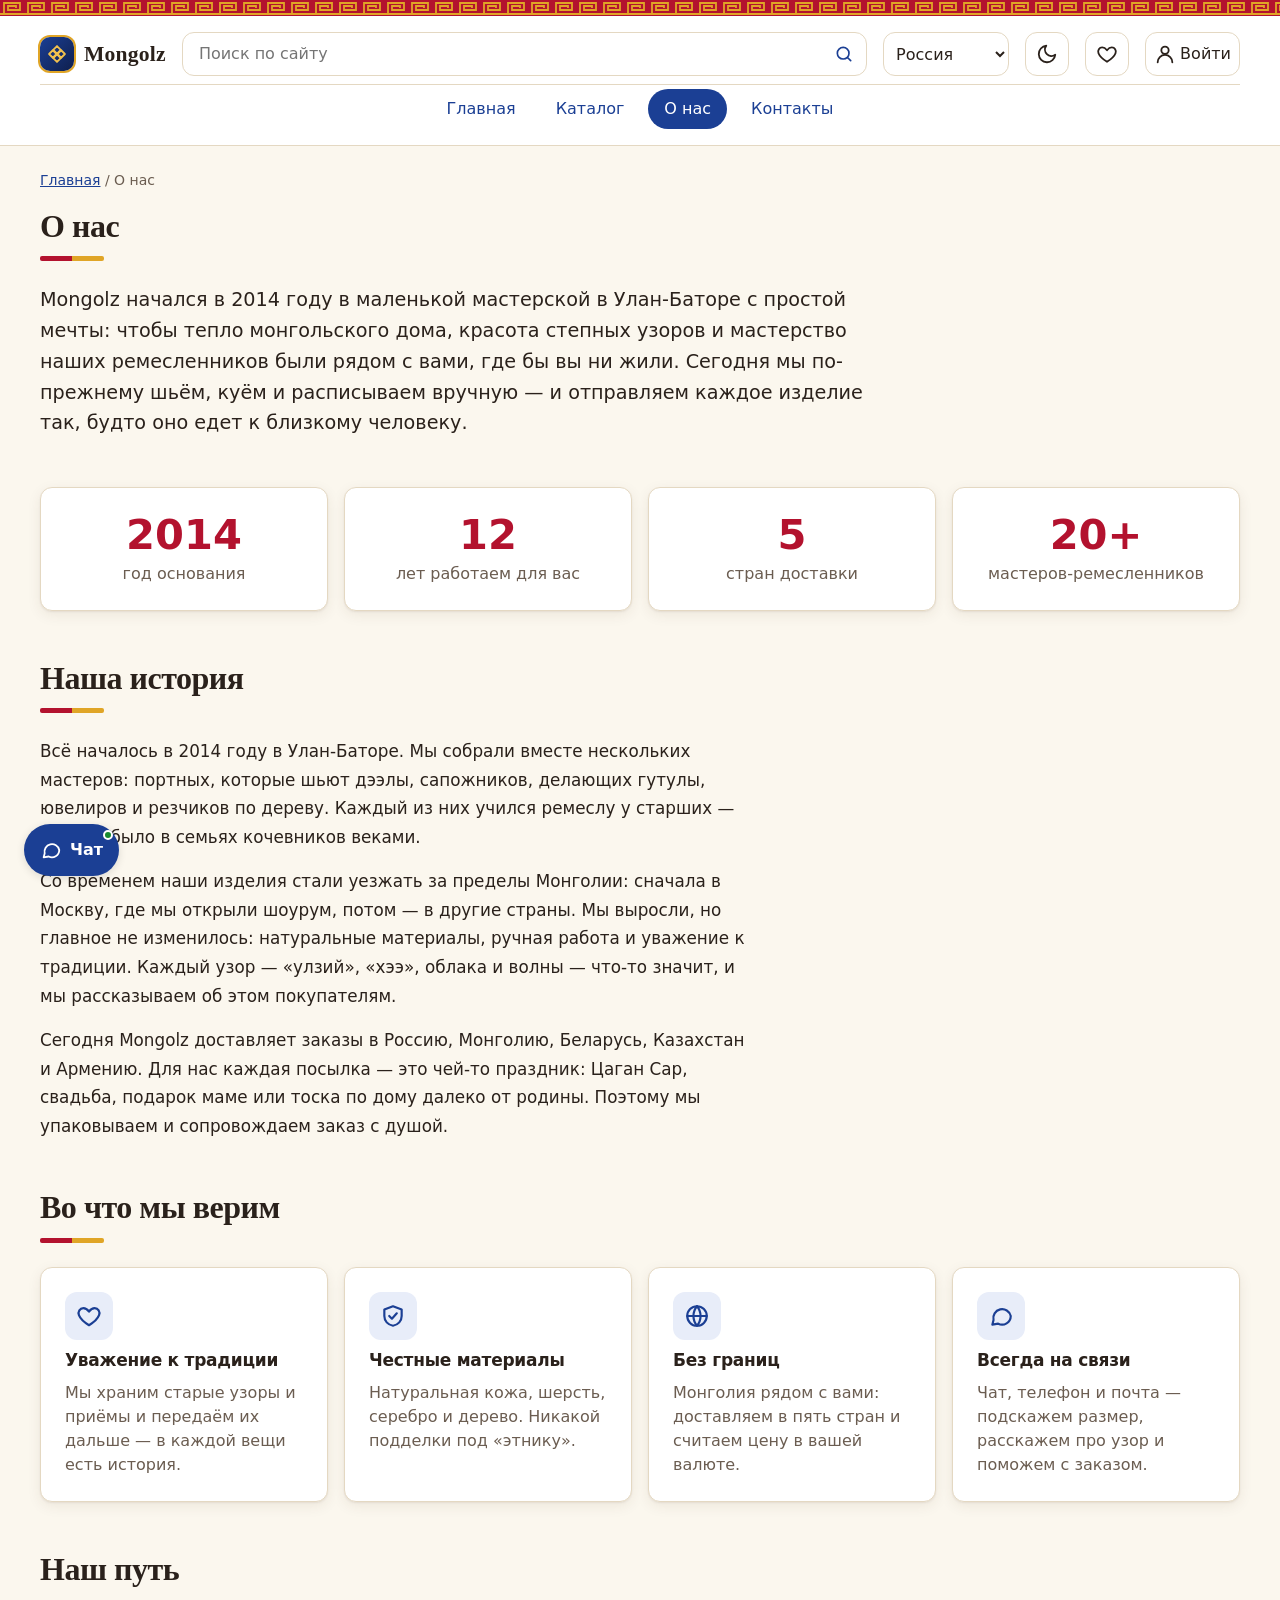
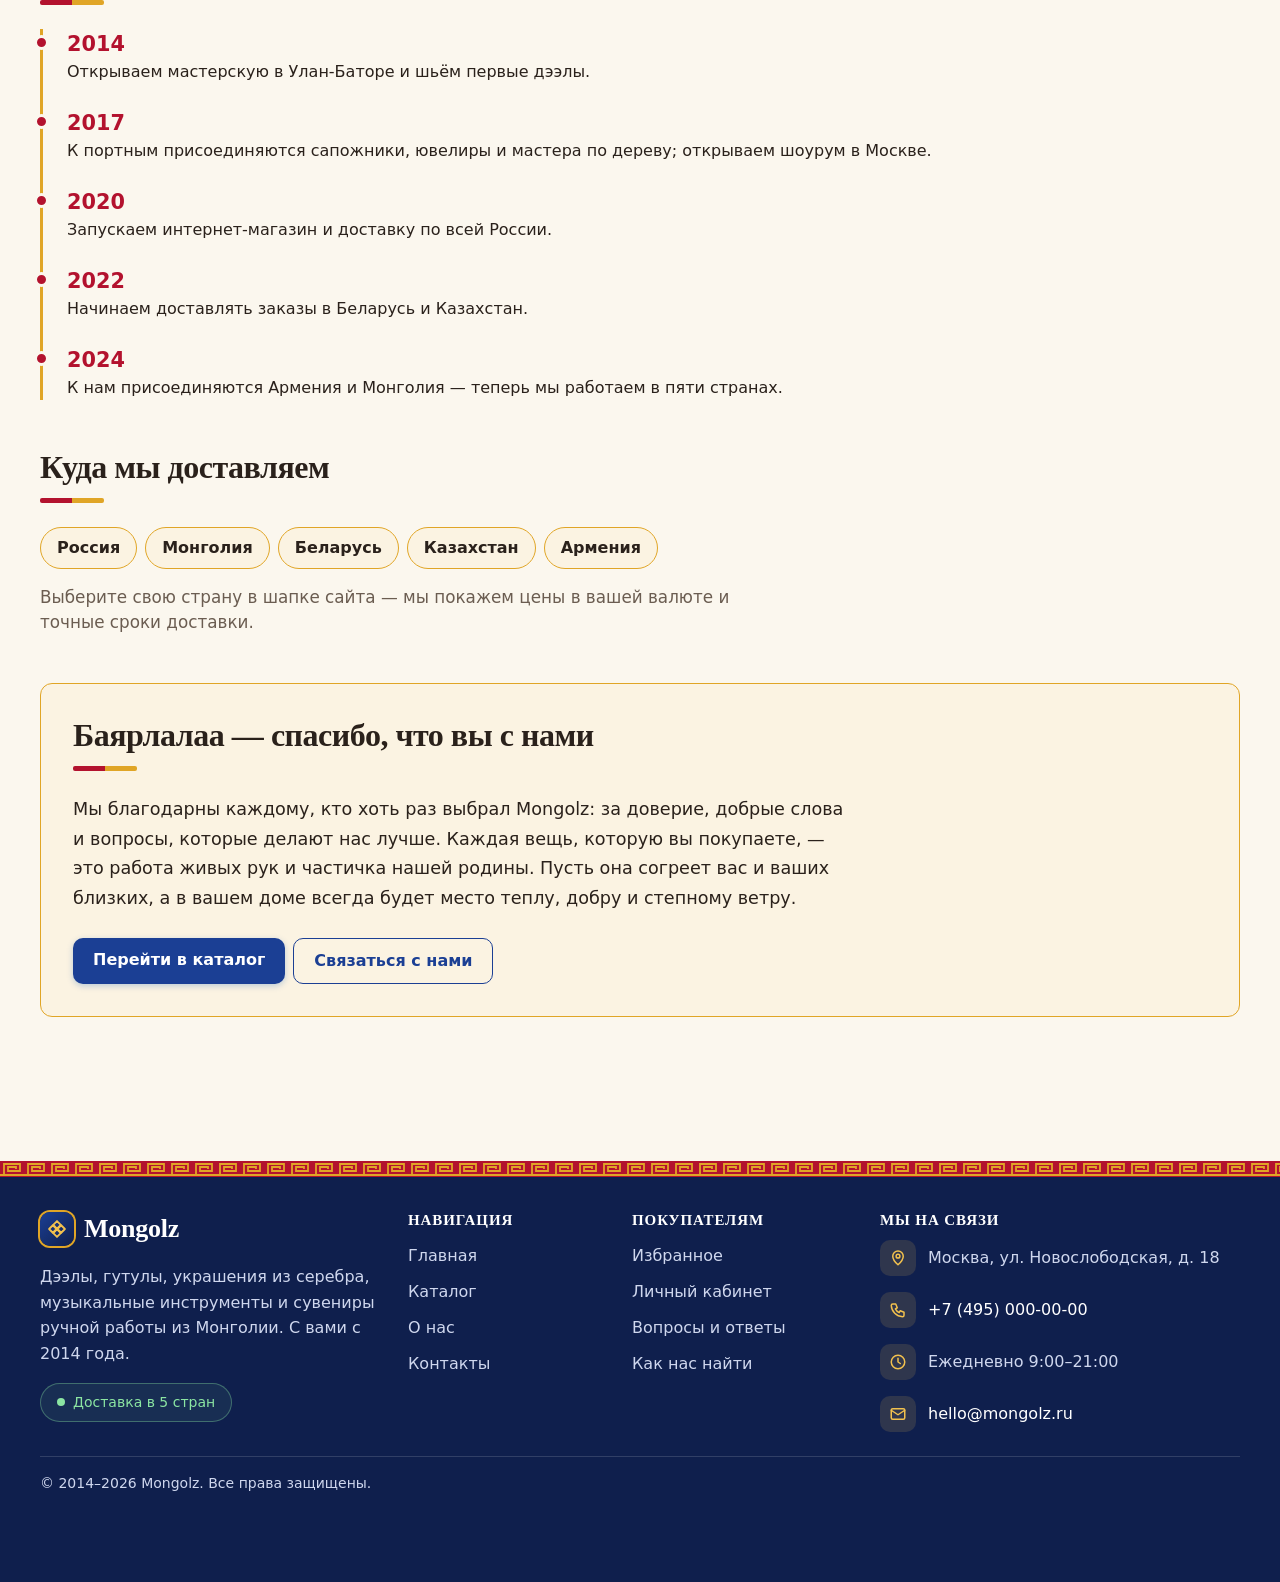
==== about.html @ 9ba72a0b "Initial website upload" ====
<!DOCTYPE html>
<html lang="ru">
<head>
  <meta charset="UTF-8">
  <meta name="viewport" content="width=device-width, initial-scale=1.0">
  <script>
    /* Тема и класс js ставим до отрисовки страницы, чтобы не было «вспышки». */
    (function () {
      var root = document.documentElement;
      root.classList.add('js');
      var theme = null;
      try { theme = localStorage.getItem('shop-theme'); } catch (e) {}
      if (theme !== 'dark' && theme !== 'light') {
        theme = window.matchMedia && matchMedia('(prefers-color-scheme: dark)').matches ? 'dark' : 'light';
      }
      root.setAttribute('data-theme', theme);
    })();
  </script>
  <meta name="description" content="Mongolz работает с 2014 года: мастера Улан-Батора шьют, куют и расписывают вручную. История, ценности и благодарность покупателям.">
  <title>О нас — Mongolz</title>
  <link rel="stylesheet" href="css/style.css">
  <link rel="stylesheet" href="css/features.css">
  <link rel="stylesheet" href="css/polish.css">
  <link rel="stylesheet" href="css/responsive.css">
  <link rel="stylesheet" href="css/extra.css">
  <link rel="stylesheet" href="css/mongolz.css">
  <script src="js/products.js" defer></script>
  <script src="js/features.js" defer></script>
  <script src="js/auth.js" defer></script>
  <script src="js/favorites.js" defer></script>
</head>
<body>
  <a class="skip-link" href="#main">Перейти к основному содержимому</a>
  <header class="site-header">
    <div class="site-header__inner">
      <a class="site-header__logo" href="index.html"><span class="site-header__mark" aria-hidden="true"><svg viewBox="0 0 24 24" focusable="false"><path d="M12 2.5l4.5 4.5L12 11.5 7.5 7 12 2.5z"/><path d="M12 12.5l4.5 4.5-4.5 4.5L7.5 17l4.5-4.5z"/><path d="M2.5 12L7 7.5l4.5 4.5L7 16.5 2.5 12z"/><path d="M12.5 12L17 7.5l4.5 4.5-4.5 4.5-4.5-4.5z"/></svg></span>Mongolz</a>

      <button class="icon-button theme-toggle" id="theme-toggle" type="button" aria-pressed="false">
        <svg class="icon-moon" viewBox="0 0 24 24" aria-hidden="true" focusable="false"><path d="M21 12.8A9 9 0 1 1 11.2 3a7 7 0 0 0 9.8 9.8z"/></svg>
        <svg class="icon-sun" viewBox="0 0 24 24" aria-hidden="true" focusable="false"><circle cx="12" cy="12" r="4"/><path d="M12 2v2M12 20v2M4.9 4.9l1.4 1.4M17.7 17.7l1.4 1.4M2 12h2M20 12h2M4.9 19.1l1.4-1.4M17.7 6.3l1.4-1.4"/></svg>
        <span class="visually-hidden">Тёмная тема</span>
      </button>

      <a class="icon-button fav-link" id="fav-link" href="favorites.html" aria-label="Избранное">
        <svg viewBox="0 0 24 24" aria-hidden="true" focusable="false"><path d="M12 20.5s-7.5-4.6-9.3-9.3C1.5 8 3.6 4.8 6.8 4.8c2 0 3.6 1.1 5.2 3.1 1.6-2 3.2-3.1 5.2-3.1 3.2 0 5.3 3.2 4.1 6.4-1.8 4.7-9.3 9.3-9.3 9.3z"/></svg>
        <span class="fav-link__text">Избранное</span>
        <span class="fav-link__count" id="fav-count" hidden>0</span>
      </a>

      <a class="icon-button account-link" id="account-link" href="login.html" aria-label="Войти в аккаунт">
        <svg viewBox="0 0 24 24" aria-hidden="true" focusable="false"><circle cx="12" cy="8" r="4"/><path d="M4 21a8 8 0 0 1 16 0"/></svg>
        <span class="account-link__text">Войти</span>
      </a>

      <button class="icon-button nav-toggle" id="nav-toggle" type="button" aria-expanded="false" aria-controls="site-nav" aria-label="Открыть меню">
        <span class="nav-toggle__bars" aria-hidden="true"></span>
      </button>

      <form class="site-search" role="search" action="catalog.html" method="get">
        <label class="visually-hidden" for="site-search-input">Поиск по сайту</label>
        <div class="site-search__field">
          <input class="site-search__input" id="site-search-input" name="q" type="search" placeholder="Поиск по сайту" autocomplete="off" role="combobox" aria-expanded="false" aria-controls="search-results" aria-autocomplete="list">
          <button class="site-search__submit" type="submit" aria-label="Найти">
            <svg viewBox="0 0 24 24" aria-hidden="true" focusable="false"><circle cx="11" cy="11" r="7"/><path d="M20 20l-3.5-3.5"/></svg>
          </button>
        </div>
        <ul class="search-results" id="search-results" role="listbox" aria-label="Результаты поиска" hidden></ul>
        <p class="visually-hidden" id="search-status" role="status"></p>
      </form>

      <label class="visually-hidden" for="country-select">Страна доставки</label>
      <select class="country-select" id="country-select" name="country">
          <option value="RU">Россия</option>
          <option value="BY">Беларусь</option>
          <option value="KZ">Казахстан</option>
          <option value="AM">Армения</option>
          <option value="MN">Монголия</option>
      </select>

      <nav class="site-nav" id="site-nav" aria-label="Основная навигация">
        <ul class="site-nav__list">
          <li class="site-nav__item">
            <a class="site-nav__link" href="index.html">Главная</a>
          </li>
          <li class="site-nav__item">
            <a class="site-nav__link" href="catalog.html">Каталог</a>
          </li>
          <li class="site-nav__item">
            <a class="site-nav__link site-nav__link--active" href="about.html" aria-current="page">О нас</a>
          </li>
          <li class="site-nav__item">
            <a class="site-nav__link" href="contacts.html">Контакты</a>
          </li>
        </ul>
      </nav>
    </div>
  </header>

  <main id="main">
    <nav class="breadcrumbs" aria-label="Хлебные крошки">
      <a class="breadcrumbs__link" href="index.html">Главная</a>
      <span class="breadcrumbs__current">О нас</span>
    </nav>

    <section class="section about-hero">
      <h1 class="section__title">О нас</h1>
      <p class="about-hero__lead">Mongolz начался в 2014 году в маленькой мастерской в Улан-Баторе с простой мечты: чтобы тепло монгольского дома, красота степных узоров и мастерство наших ремесленников были рядом с вами, где бы вы ни жили. Сегодня мы по-прежнему шьём, куём и расписываем вручную — и отправляем каждое изделие так, будто оно едет к близкому человеку.</p>
    </section>

    <section class="section" aria-labelledby="about-numbers">
      <h2 class="visually-hidden" id="about-numbers">Mongolz в цифрах</h2>
      <ul class="about-stats">
        <li class="about-stats__item"><strong class="about-stats__num">2014</strong><span class="about-stats__label">год основания</span></li>
        <li class="about-stats__item"><strong class="about-stats__num"><span data-years-since="2014">12</span></strong><span class="about-stats__label" data-years-label>лет работаем для вас</span></li>
        <li class="about-stats__item"><strong class="about-stats__num">5</strong><span class="about-stats__label">стран доставки</span></li>
        <li class="about-stats__item"><strong class="about-stats__num">20+</strong><span class="about-stats__label">мастеров-ремесленников</span></li>
      </ul>
    </section>

    <section class="section" aria-labelledby="about-story">
      <h2 class="section__title" id="about-story">Наша история</h2>
      <div class="about-text">
        <p>Всё началось в 2014 году в Улан-Баторе. Мы собрали вместе нескольких мастеров: портных, которые шьют дээлы, сапожников, делающих гутулы, ювелиров и резчиков по дереву. Каждый из них учился ремеслу у старших — как это было в семьях кочевников веками.</p>
        <p>Со временем наши изделия стали уезжать за пределы Монголии: сначала в Москву, где мы открыли шоурум, потом — в другие страны. Мы выросли, но главное не изменилось: натуральные материалы, ручная работа и уважение к традиции. Каждый узор — «улзий», «хээ», облака и волны — что-то значит, и мы рассказываем об этом покупателям.</p>
        <p>Сегодня Mongolz доставляет заказы в Россию, Монголию, Беларусь, Казахстан и Армению. Для нас каждая посылка — это чей-то праздник: Цаган Сар, свадьба, подарок маме или тоска по дому далеко от родины. Поэтому мы упаковываем и сопровождаем заказ с душой.</p>
      </div>
    </section>

    <section class="section" aria-labelledby="about-values">
      <h2 class="section__title" id="about-values">Во что мы верим</h2>
      <ul class="features">
        <li class="features__item">
          <span class="features__icon" aria-hidden="true"><svg viewBox="0 0 24 24" focusable="false"><path d="M12 20.5s-7.5-4.6-9.3-9.3C1.5 8 3.6 4.8 6.8 4.8c2 0 3.6 1.1 5.2 3.1 1.6-2 3.2-3.1 5.2-3.1 3.2 0 5.3 3.2 4.1 6.4-1.8 4.7-9.3 9.3-9.3 9.3z"/></svg></span>
          <h3 class="features__title">Уважение к традиции</h3>
          <p class="features__text">Мы храним старые узоры и приёмы и передаём их дальше — в каждой вещи есть история.</p>
        </li>
        <li class="features__item">
          <span class="features__icon" aria-hidden="true"><svg viewBox="0 0 24 24" focusable="false"><path d="M12 3l8 3v6c0 4.5-3.2 8.2-8 9-4.8-.8-8-4.5-8-9V6l8-3z"/><path d="M8.5 12l2.5 2.5 4.5-5"/></svg></span>
          <h3 class="features__title">Честные материалы</h3>
          <p class="features__text">Натуральная кожа, шерсть, серебро и дерево. Никакой подделки под «этнику».</p>
        </li>
        <li class="features__item">
          <span class="features__icon" aria-hidden="true"><svg viewBox="0 0 24 24" focusable="false"><circle cx="12" cy="12" r="9"/><path d="M3 12h18M12 3a14 14 0 0 1 0 18M12 3a14 14 0 0 0 0 18"/></svg></span>
          <h3 class="features__title">Без границ</h3>
          <p class="features__text">Монголия рядом с вами: доставляем в пять стран и считаем цену в вашей валюте.</p>
        </li>
        <li class="features__item">
          <span class="features__icon" aria-hidden="true"><svg viewBox="0 0 24 24" focusable="false"><path d="M21 12a8 8 0 0 1-11.6 7.1L4 20l1.1-4.3A8 8 0 1 1 21 12z"/></svg></span>
          <h3 class="features__title">Всегда на связи</h3>
          <p class="features__text">Чат, телефон и почта — подскажем размер, расскажем про узор и поможем с заказом.</p>
        </li>
      </ul>
    </section>

    <section class="section" aria-labelledby="about-timeline">
      <h2 class="section__title" id="about-timeline">Наш путь</h2>
      <ol class="timeline">
        <li class="timeline__item"><span class="timeline__year">2014</span><p class="timeline__text">Открываем мастерскую в Улан-Баторе и шьём первые дээлы.</p></li>
        <li class="timeline__item"><span class="timeline__year">2017</span><p class="timeline__text">К портным присоединяются сапожники, ювелиры и мастера по дереву; открываем шоурум в Москве.</p></li>
        <li class="timeline__item"><span class="timeline__year">2020</span><p class="timeline__text">Запускаем интернет-магазин и доставку по всей России.</p></li>
        <li class="timeline__item"><span class="timeline__year">2022</span><p class="timeline__text">Начинаем доставлять заказы в Беларусь и Казахстан.</p></li>
        <li class="timeline__item"><span class="timeline__year">2024</span><p class="timeline__text">К нам присоединяются Армения и Монголия — теперь мы работаем в пяти странах.</p></li>
      </ol>
    </section>

    <section class="section" aria-labelledby="about-countries">
      <h2 class="section__title" id="about-countries">Куда мы доставляем</h2>
      <ul class="country-chips">
        <li>Россия</li><li>Монголия</li><li>Беларусь</li><li>Казахстан</li><li>Армения</li>
      </ul>
      <p class="section__lead">Выберите свою страну в шапке сайта — мы покажем цены в вашей валюте и точные сроки доставки.</p>
    </section>

    <section class="section section--cta about-thanks" aria-labelledby="about-thanks">
      <h2 class="section__title" id="about-thanks">Баярлалаа — спасибо, что вы с нами</h2>
      <p class="about-thanks__text">Мы благодарны каждому, кто хоть раз выбрал Mongolz: за доверие, добрые слова и вопросы, которые делают нас лучше. Каждая вещь, которую вы покупаете, — это работа живых рук и частичка нашей родины. Пусть она согреет вас и ваших близких, а в вашем доме всегда будет место теплу, добру и степному ветру.</p>
      <p class="section__more"><a class="button button--primary" href="catalog.html">Перейти в каталог</a> <a class="button button--secondary" href="contacts.html">Связаться с нами</a></p>
    </section>
  </main>

  <footer class="site-footer" id="contacts">
    <div class="site-footer__inner">
      <div class="site-footer__grid">
        <section class="footer-brand" aria-labelledby="footer-about">
          <a class="footer-brand__logo" href="index.html" id="footer-about"><span class="site-header__mark" aria-hidden="true"><svg viewBox="0 0 24 24" focusable="false"><path d="M12 2.5l4.5 4.5L12 11.5 7.5 7 12 2.5z"/><path d="M12 12.5l4.5 4.5-4.5 4.5L7.5 17l4.5-4.5z"/><path d="M2.5 12L7 7.5l4.5 4.5L7 16.5 2.5 12z"/><path d="M12.5 12L17 7.5l4.5 4.5-4.5 4.5-4.5-4.5z"/></svg></span>Mongolz</a>
          <p class="footer-brand__text">Дээлы, гутулы, украшения из серебра, музыкальные инструменты и сувениры ручной работы из Монголии. С вами с 2014 года.</p>
          <p class="footer-badge"><span class="footer-badge__dot" aria-hidden="true"></span>Доставка в 5 стран</p>
        </section>

        <nav aria-labelledby="footer-nav">
          <h2 class="site-footer__title" id="footer-nav">Навигация</h2>
          <ul class="site-footer__list">
            <li><a href="index.html">Главная</a></li>
            <li><a href="catalog.html">Каталог</a></li>
            <li><a href="about.html">О нас</a></li>
            <li><a href="contacts.html">Контакты</a></li>
          </ul>
        </nav>

        <nav aria-labelledby="footer-buyers">
          <h2 class="site-footer__title" id="footer-buyers">Покупателям</h2>
          <ul class="site-footer__list">
            <li><a href="favorites.html">Избранное</a></li>
            <li><a href="account.html">Личный кабинет</a></li>
            <li><a href="contacts.html#faq">Вопросы и ответы</a></li>
            <li><a href="contacts.html#route">Как нас найти</a></li>
          </ul>
        </nav>

        <section aria-labelledby="footer-contacts">
          <h2 class="site-footer__title" id="footer-contacts">Мы на связи</h2>
          <ul class="footer-contact">
            <li><span class="footer-contact__icon" aria-hidden="true"><svg viewBox="0 0 24 24" focusable="false"><path d="M12 21s-7-6.2-7-11.5A7 7 0 0 1 19 9.5C19 14.8 12 21 12 21z"/><circle cx="12" cy="9.5" r="2.5"/></svg></span><span>Москва, ул. Новослободская, д. 18</span></li>
            <li><span class="footer-contact__icon" aria-hidden="true"><svg viewBox="0 0 24 24" focusable="false"><path d="M5 4h4l2 5-2.5 1.5a11 11 0 0 0 5 5L15 13l5 2v4a2 2 0 0 1-2 2A16 16 0 0 1 3 6a2 2 0 0 1 2-2z"/></svg></span><a href="tel:+74950000000">+7 (495) 000-00-00</a></li>
            <li><span class="footer-contact__icon" aria-hidden="true"><svg viewBox="0 0 24 24" focusable="false"><circle cx="12" cy="12" r="9"/><path d="M12 7v5l3 2"/></svg></span><span>Ежедневно 9:00–21:00</span></li>
            <li><span class="footer-contact__icon" aria-hidden="true"><svg viewBox="0 0 24 24" focusable="false"><rect x="3" y="5" width="18" height="14" rx="2"/><path d="M3 7l9 6 9-6"/></svg></span><a href="mailto:hello@mongolz.ru">hello@mongolz.ru</a></li>
          </ul>
        </section>
      </div>

      <div class="site-footer__bottom">
        <p class="site-footer__text">&copy; 2014–2026 Mongolz. Все права защищены.</p>
      </div>
    </div>
  </footer>
  <button class="button button--primary back-to-top" id="back-to-top" type="button" aria-label="Вверх, к началу страницы">Вверх</button>

  <button class="chat-toggle" id="chat-toggle" type="button" aria-expanded="false" aria-controls="chat">
    <svg viewBox="0 0 24 24" aria-hidden="true" focusable="false"><path d="M21 12a8 8 0 0 1-11.6 7.1L4 20l1.1-4.3A8 8 0 1 1 21 12z"/></svg>
    <span>Чат</span>
    <span class="chat-toggle__dot" aria-hidden="true"></span>
  </button>

  <section class="chat" id="chat" role="dialog" aria-labelledby="chat-title" hidden>
    <div class="chat__header">
      <div>
        <h2 class="chat__title" id="chat-title">Онлайн-чат</h2>
        <p class="chat__status">Автоответчик · на связи</p>
      </div>
      <button class="chat__close" id="chat-close" type="button" aria-label="Закрыть чат"><span aria-hidden="true">&times;</span></button>
    </div>
    <div class="chat__log" id="chat-log" role="log" aria-live="polite" aria-label="Переписка"></div>
    <div class="chat__quick">
      <button class="chat__chip" type="button" data-chat-quick="доставка">Доставка</button>
      <button class="chat__chip" type="button" data-chat-quick="оплата">Оплата</button>
      <button class="chat__chip" type="button" data-chat-quick="возврат">Возврат</button>
      <button class="chat__chip" type="button" data-chat-quick="оператор">Связаться с человеком</button>
    </div>
    <form class="chat__form" id="chat-form" action="#" method="post">
      <label class="visually-hidden" for="chat-input">Ваше сообщение</label>
      <input class="chat__input" id="chat-input" name="message" type="text" placeholder="Напишите вопрос…" autocomplete="off">
      <button class="button button--primary" type="submit">Отправить</button>
    </form>
  </section>
</body>
</html>
---- css/style.css ----
/* ===============================
   1. Переменные проекта
   =============================== */
:root {
    /* Основные цвета проекта */
    --color-bg: #ffffff;
    --color-text: #222222;
    --color-muted: #666666;
    --color-primary: #0057b8;
    --color-primary-dark: #003f86;
    --color-border: #dddddd;
    --color-surface: #f7f7f7;
    --color-surface-accent: #eef5ff;
    --color-danger: #b00020;
    --color-success: #168a2f;
    --color-success-bg: #eefaf0;
    --color-white: #ffffff;
    --color-success-dark: #0f6b23;
    --shadow-sm: 0 2px 8px rgba(0, 0, 0, 0.12);

    /* Отступы */
    --space-xs: 4px;
    --space-sm: 8px;
    --space-md: 16px;
    --space-lg: 24px;
    --space-xl: 32px;

    /* Скругления */
    --radius-sm: 6px;
    --radius-md: 8px;
    --radius-lg: 12px;

    /* Размеры */
    --container-width: 1100px;
}

/* ===============================
   2. Базовые стили
   =============================== */
* {
    box-sizing: border-box;
}

body {
    margin: 0;
    font-family: Arial, sans-serif;
    line-height: 1.5;
    color: var(--color-text);
    background-color: var(--color-bg);
}

header,
main,
footer {
    padding: var(--space-lg);
}

header {
    background-color: var(--color-surface);
}

footer {
    background-color: var(--color-surface);
}

html {
    scroll-behavior: smooth;
}

:target {
    outline: 2px dashed var(--color-primary);
    outline-offset: 4px;
}

/* ===============================
   3. Общие элементы интерфейса
   =============================== */
a {
    color: var(--color-primary);
}

a:hover {
    color: var(--color-primary-dark);
}

a:focus-visible {
    outline: 2px solid var(--color-primary);
    outline-offset: 3px;
}

/* --- Блок button --- */
.button {
    display: inline-block;
    padding: var(--space-sm) var(--space-md);
    color: var(--color-white);
    background-color: var(--color-primary);
    text-decoration: none;
    border: none;
    border-radius: var(--radius-sm);
    cursor: pointer;
    font: inherit;
}

.button--primary {
    color: var(--color-white);
    background-color: var(--color-primary);
}

.button--primary:hover {
    background-color: var(--color-primary-dark);
}

.button--secondary {
    color: var(--color-primary);
    background-color: transparent;
    border: 1px solid var(--color-primary);
}

.button--secondary:hover {
    color: var(--color-white);
    background-color: var(--color-primary);
}

.button:focus-visible {
    outline: 2px solid var(--color-primary);
    outline-offset: 3px;
}

.button:disabled,
.button--disabled {
    opacity: 0.6;
    cursor: not-allowed;
}

/* ===============================
   4. Блок site-header
   =============================== */
.site-header {
    max-width: var(--container-width);
    margin: 0 auto;
}

.site-header__logo {
    font-weight: bold;
    text-decoration: none;
    color: var(--color-text);
}

/* ===============================
   5. Блок site-nav
   =============================== */
.site-nav__list {
    display: flex;
    flex-wrap: wrap;
    justify-content: center;
    align-items: center;
    gap: var(--space-md);
    padding: 0;
    margin: var(--space-md) 0 0;
    list-style: none;
}

.site-nav__item {
    margin-bottom: var(--space-sm);
}

.site-nav__link {
    display: inline-block;
    padding: var(--space-sm) var(--space-md);
    color: var(--color-primary);
    text-decoration: none;
    border-radius: var(--radius-sm);
}

.site-nav__link:hover {
    color: var(--color-white);
    background-color: var(--color-primary);
    text-decoration: none;
}

.site-nav__link:focus-visible {
    outline: 2px solid var(--color-primary);
    outline-offset: 3px;
}

.site-nav__link--active {
    color: var(--color-white);
    background-color: var(--color-primary);
}

/* ===============================
   6. Блок hero
   =============================== */
.hero {
    max-width: var(--container-width);
    margin: 0 auto var(--space-xl);
    padding: var(--space-xl) var(--space-lg);
    background-color: var(--color-surface-accent);
    border-radius: var(--radius-lg);
}

/* ===============================
   7. Блок section (универсальный)
   =============================== */
.section {
    max-width: var(--container-width);
    margin: 0 auto var(--space-xl);
}

.section__title {
    margin-top: 0;
}

/* ===============================
   8. Блок breadcrumbs
   =============================== */
.breadcrumbs {
    max-width: var(--container-width);
    margin: 0 auto var(--space-md);
    font-size: 14px;
    color: var(--color-muted);
}

.breadcrumbs__link {
    color: var(--color-primary);
}

.breadcrumbs__current::before {
    content: " / ";
    color: var(--color-muted);
}

/* ===============================
   9. Блок products-grid
   =============================== */
.products-grid {
    display: grid;
    grid-template-columns: repeat(3, 1fr);
    gap: var(--space-lg);
}

/* ===============================
   10. Блок product-card
   =============================== */
.product-card {
    display: flex;
    flex-direction: column;
    gap: var(--space-sm);
    margin-bottom: 0;
    padding: var(--space-md);
    border: 1px solid var(--color-border);
    border-radius: var(--radius-md);
    background-color: var(--color-bg);
}

.product-card {
    position: relative;
    transition: box-shadow 0.15s ease, border-color 0.15s ease;
}

.product-card:hover {
    border-color: var(--color-primary);
    box-shadow: var(--shadow-sm);
}

.product-card:focus-within {
    border-color: var(--color-primary);
    box-shadow: 0 0 0 2px var(--color-primary);
}

.product-card--featured {
    border-color: var(--color-primary);
}

.product-card--discount {
    border-color: var(--color-danger);
}

.product-card__title {
    margin: 0;
    color: var(--color-text);
}

.product-card__description {
    margin: 0;
    color: var(--color-muted);
}

.product-card__price {
    margin: 0;
    font-weight: 700;
}

.product-card--discount .product-card__price {
    color: var(--color-danger);
}

.product-card__button {
    margin-top: auto;
    align-self: flex-start;
}

/* ===============================
   11. Блок aside-info
   =============================== */
.aside-info {
    max-width: var(--container-width);
    margin: 0 auto var(--space-xl);
    padding: var(--space-md);
    border-left: 4px solid var(--color-primary);
    background-color: var(--color-surface);
}

/* ===============================
   12. Блок catalog-layout
   =============================== */
.catalog-layout {
    max-width: var(--container-width);
    margin: 0 auto var(--space-xl);
    display: grid;
    grid-template-columns: 260px 1fr;
    grid-template-areas: "filters products";
    gap: var(--space-lg);
}

/* ===============================
   13. Блок catalog-filters
   =============================== */
.catalog-filters {
    grid-area: filters;
    padding: var(--space-md);
    border: 1px solid var(--color-border);
    border-radius: var(--radius-md);
    background-color: var(--color-surface);
}

.catalog-filters__title {
    margin-top: 0;
}

/* ===============================
   14. Блок catalog-products
   =============================== */
.catalog-products {
    grid-area: products;
}

/* ===============================
   15. Блок filters-form
   =============================== */
.filters-form {
    display: grid;
    gap: var(--space-md);
}

.filters-form__fieldset {
    margin: 0;
    padding: var(--space-md);
    border: 1px solid var(--color-border);
    border-radius: var(--radius-sm);
}

.filters-form__legend {
    font-weight: 700;
}

.filters-form__label {
    display: block;
    margin-bottom: var(--space-sm);
}

.filters-form__input {
    width: 100%;
    padding: 8px 10px;
    border: 1px solid var(--color-border);
    border-radius: var(--radius-sm);
    font: inherit;
}

/* ===============================
   16. Блок order-dialog
   =============================== */
.order-dialog {
    width: min(100% - 32px, 560px);
    max-height: calc(100dvh - 32px);
    padding: 0;
    border: none;
    border-radius: var(--radius-lg);
}

.order-dialog::backdrop {
    background-color: rgba(0, 0, 0, 0.5);
}

.order-dialog__title {
    margin-top: 0;
}

/* ===============================
   17. Блок order-form
   =============================== */
.order-form__field {
    margin-bottom: var(--space-md);
}

.order-form__label {
    display: block;
    margin-bottom: var(--space-xs);
}

.order-form__input,
.order-form__select,
.order-form__textarea {
    width: 100%;
    padding: 10px 12px;
    border: 1px solid var(--color-border);
    border-radius: var(--radius-sm);
    font: inherit;
}

.order-form__input[type="checkbox"] {
    width: auto;
}

.order-form__hint {
    display: block;
    margin-top: var(--space-xs);
    color: var(--color-muted);
}

.order-form__input:hover,
.order-form__select:hover,
.order-form__textarea:hover {
    border-color: var(--color-primary);
}

.order-form__input:focus-visible,
.order-form__select:focus-visible,
.order-form__textarea:focus-visible {
    outline: 2px solid var(--color-primary);
    outline-offset: 3px;
}

.order-form__input[aria-invalid="true"],
.order-form__select[aria-invalid="true"],
.order-form__textarea[aria-invalid="true"] {
    border-color: var(--color-danger);
}

.order-form__actions {
    display: flex;
    gap: var(--space-md);
    margin-top: var(--space-lg);
}

/* ===============================
   18. Блок success-message
   =============================== */
.success-message {
    position: fixed;
    right: var(--space-md);
    bottom: var(--space-md);
    left: var(--space-md);
    z-index: 50;
    max-width: 480px;
    margin: 0 auto;
    padding: var(--space-md);
    border-left: 4px solid var(--color-success);
    background-color: var(--color-success-bg);
    box-shadow: var(--shadow-sm);
}

.success-message:empty {
    display: none;
}

/* ===============================
   19. Доступность и утилиты
   =============================== */
[hidden] {
    display: none !important;
}

.visually-hidden {
    position: absolute;
    width: 1px;
    height: 1px;
    margin: -1px;
    padding: 0;
    overflow: hidden;
    clip: rect(0 0 0 0);
    white-space: nowrap;
    border: 0;
}

.skip-link {
    position: absolute;
    top: -100px;
    left: var(--space-md);
    z-index: 100;
    padding: var(--space-sm) var(--space-md);
    color: var(--color-white);
    background-color: var(--color-primary);
    border-radius: var(--radius-sm);
}

.skip-link:focus {
    top: var(--space-md);
    color: var(--color-white);
}

body.is-scroll-locked {
    overflow: hidden;
}

@media (prefers-reduced-motion: reduce) {
    html {
        scroll-behavior: auto;
    }

    *,
    *::before,
    *::after {
        animation: none !important;
        transition: none !important;
    }
}

/* ===============================
   20. Состояния кнопок
   =============================== */
.button:active {
    transform: translateY(1px);
}

.button--ghost {
    color: var(--color-primary);
    background-color: transparent;
    border: 1px solid var(--color-border);
}

.button--ghost:hover {
    background-color: var(--color-surface-accent);
    border-color: var(--color-primary);
}

[data-favorite]::before {
    content: "\2661\00a0";
}

[data-favorite][aria-pressed="true"]::before {
    content: "\2665\00a0";
}

.button[aria-pressed="true"],
.button[aria-pressed="true"]:hover {
    color: var(--color-white);
    background-color: var(--color-primary);
    border-color: var(--color-primary);
}

.button:disabled,
.button:disabled:hover {
    color: var(--color-muted);
    background-color: var(--color-surface);
    border: 1px solid var(--color-border);
    opacity: 1;
    transform: none;
}

.button--loading::after {
    content: "";
    display: inline-block;
    width: 14px;
    height: 14px;
    margin-left: var(--space-sm);
    vertical-align: -2px;
    border: 2px solid currentColor;
    border-right-color: transparent;
    border-radius: 50%;
    animation: spin 0.7s linear infinite;
}

@keyframes spin {
    to {
        transform: rotate(360deg);
    }
}

/* ===============================
   21. Блоки badge и stock, варианты карточек
   =============================== */
.badge {
    display: inline-block;
    padding: 2px var(--space-sm);
    font-size: 13px;
    font-weight: 700;
    color: var(--color-white);
    background-color: var(--color-primary);
    border-radius: var(--radius-sm);
}

.badge--new {
    background-color: var(--color-success-dark);
}

.badge--discount {
    background-color: var(--color-danger);
}

.stock {
    margin: 0;
    font-size: 14px;
    font-weight: 700;
}

.stock::before {
    content: "";
    display: inline-block;
    width: 8px;
    height: 8px;
    margin-right: 6px;
    border-radius: 50%;
    background-color: currentColor;
}

.stock--in {
    color: var(--color-success-dark);
}

.stock--out {
    color: var(--color-muted);
}

.product-card__media {
    aspect-ratio: 4 / 3;
    background-color: var(--color-surface-accent);
    border-radius: var(--radius-sm);
}

.product-card__badge {
    position: absolute;
    top: var(--space-lg);
    left: var(--space-lg);
}

.product-card__body {
    display: flex;
    flex: 1;
    flex-direction: column;
    gap: var(--space-sm);
}

.product-card__actions {
    display: flex;
    flex-wrap: wrap;
    gap: var(--space-sm);
    margin-top: auto;
}

.product-card__link {
    color: inherit;
    text-decoration: none;
}

.product-card__link:hover {
    text-decoration: underline;
}

.product-card__price-old {
    font-weight: 400;
    color: var(--color-muted);
}

.product-card--featured {
    background-color: var(--color-surface-accent);
    border-width: 2px;
}

.product-card--new {
    border-color: var(--color-success);
}

.product-card--unavailable {
    background-color: var(--color-surface);
}

.product-card--unavailable .product-card__media {
    opacity: 0.5;
}

.product-card--favorite {
    box-shadow: inset 4px 0 0 var(--color-primary);
}

.product-card--horizontal {
    display: grid;
    grid-template-columns: 160px 1fr auto;
    align-items: center;
    gap: var(--space-lg);
}

.product-card--horizontal .product-card__actions {
    flex-direction: column;
    margin-top: 0;
}

.products-grid--list {
    grid-template-columns: 1fr;
}

/* ===============================
   22. Каталог и страница категории
   =============================== */
.catalog-toolbar {
    display: flex;
    flex-wrap: wrap;
    align-items: center;
    justify-content: space-between;
    gap: var(--space-md);
    margin-bottom: var(--space-md);
}

.catalog-toolbar__count {
    margin: 0;
    color: var(--color-muted);
}

.catalog-toolbar__select {
    padding: var(--space-sm);
    font: inherit;
    border: 1px solid var(--color-border);
    border-radius: var(--radius-sm);
}

.catalog-empty {
    padding: var(--space-lg);
    border: 1px dashed var(--color-border);
    border-radius: var(--radius-md);
    text-align: center;
}

.filters-form .button {
    width: 100%;
}

.category-header {
    max-width: var(--container-width);
    margin: 0 auto var(--space-xl);
    padding: var(--space-lg);
    background-color: var(--color-surface-accent);
    border-radius: var(--radius-lg);
}

.category-header__title {
    margin-top: 0;
}

.category-header__text {
    margin-bottom: 0;
}

.category-grid {
    display: grid;
    grid-template-columns: repeat(3, 1fr);
    gap: var(--space-lg);
}

.category-card {
    display: block;
    padding: var(--space-md);
    color: var(--color-text);
    text-decoration: none;
    border: 1px solid var(--color-border);
    border-radius: var(--radius-md);
}

.category-card:hover {
    color: var(--color-text);
    border-color: var(--color-primary);
    box-shadow: var(--shadow-sm);
}

.category-card__title {
    margin: 0 0 var(--space-xs);
}

.category-card__text {
    margin: 0;
    color: var(--color-muted);
}

/* ===============================
   23. Карточка товара, таблицы
   =============================== */
.product-details {
    display: grid;
    grid-template-columns: 1fr 1fr;
    gap: var(--space-xl);
    max-width: var(--container-width);
    margin: 0 auto var(--space-xl);
}

.product-details__gallery {
    margin: 0;
}

.product-details__image {
    display: grid;
    place-items: center;
    aspect-ratio: 4 / 3;
    color: var(--color-muted);
    background-color: var(--color-surface-accent);
    border-radius: var(--radius-lg);
}

.product-details__caption {
    margin-top: var(--space-sm);
    font-size: 14px;
    color: var(--color-muted);
}

.product-details__title {
    margin: var(--space-sm) 0;
}

.product-details__rating {
    margin: 0;
    color: var(--color-muted);
}

.product-details__price {
    margin: var(--space-sm) 0;
    font-size: 28px;
    font-weight: 700;
}

.product-details__actions {
    display: flex;
    flex-wrap: wrap;
    gap: var(--space-sm);
}

.product-options {
    display: grid;
    gap: var(--space-md);
    margin-bottom: var(--space-md);
}

.product-options__fieldset {
    margin: 0;
    padding: var(--space-sm) var(--space-md);
    border: 1px solid var(--color-border);
    border-radius: var(--radius-sm);
}

.product-options__option {
    display: inline-block;
    margin-right: var(--space-md);
}

.product-options__label {
    margin-right: var(--space-sm);
}

.product-options__input {
    width: 80px;
    padding: var(--space-sm);
    font: inherit;
    border: 1px solid var(--color-border);
    border-radius: var(--radius-sm);
}

.anchor-nav {
    display: flex;
    flex-wrap: wrap;
    gap: var(--space-sm);
    max-width: var(--container-width);
    margin: 0 auto var(--space-xl);
}

.table-scroll {
    overflow-x: auto;
}

.table-scroll:focus-visible {
    outline: 2px solid var(--color-primary);
    outline-offset: 3px;
}

.data-table {
    width: 100%;
    border-collapse: collapse;
}

.data-table caption {
    padding-bottom: var(--space-sm);
    font-weight: 700;
    text-align: left;
}

.data-table th,
.data-table td {
    padding: 10px 12px;
    text-align: left;
    border-bottom: 1px solid var(--color-border);
}

.data-table tbody th[scope="row"] {
    width: 40%;
    font-weight: 400;
    color: var(--color-muted);
}

.data-table__group th {
    background-color: var(--color-surface);
}

.data-table__cell--current {
    background-color: var(--color-surface-accent);
}

.data-table__note {
    font-weight: 400;
    font-size: 13px;
}

.info-list {
    display: grid;
    grid-template-columns: 200px 1fr;
    gap: var(--space-sm) var(--space-md);
    margin: 0;
}

.info-list dt {
    font-weight: 700;
}

.info-list dd {
    margin: 0;
}

/* ===============================
   24. Модальное окно и форма: доработки
   =============================== */
.order-dialog[open] {
    animation: dialog-in 0.2s ease-out;
}

@keyframes dialog-in {
    from {
        opacity: 0;
        transform: translateY(8px);
    }
}

.order-dialog__content {
    padding: var(--space-lg);
}

.order-dialog__header {
    display: flex;
    align-items: flex-start;
    justify-content: space-between;
    gap: var(--space-md);
}

.order-dialog__close {
    flex-shrink: 0;
    width: 44px;
    height: 44px;
    font-size: 24px;
    line-height: 1;
    color: inherit;
    background: transparent;
    border: 1px solid var(--color-border);
    border-radius: var(--radius-sm);
    cursor: pointer;
}

.order-dialog__close:hover {
    border-color: var(--color-primary);
}

.order-dialog__close:focus-visible {
    outline: 2px solid var(--color-primary);
    outline-offset: 3px;
}

.order-form__required {
    color: var(--color-danger);
}

.order-form__error {
    margin: var(--space-xs) 0 0;
    font-size: 14px;
    color: var(--color-danger);
}

.order-form__fieldset {
    margin: 0 0 var(--space-md);
    padding: var(--space-sm) var(--space-md);
    border: 1px solid var(--color-border);
    border-radius: var(--radius-sm);
}

.order-form__option {
    display: inline-block;
    margin-right: var(--space-md);
}

.order-form__input[type="radio"] {
    width: auto;
}

.error-summary {
    margin-bottom: var(--space-md);
    padding: var(--space-md);
    border-left: 4px solid var(--color-danger);
    background-color: #fdecef;
}

.error-summary:focus-visible {
    outline: 2px solid var(--color-danger);
    outline-offset: 2px;
}

.error-summary__title {
    margin: 0 0 var(--space-sm);
    font-size: 16px;
    color: var(--color-danger);
}

.error-summary__list {
    margin: 0;
    padding-left: 20px;
}

/* Адаптация новых блоков */
@media (max-width: 800px) {
    .product-details,
    .product-card--horizontal,
    .category-grid,
    .info-list {
        grid-template-columns: 1fr;
    }
}

/* ===============================
   25. Рисунки товаров
   =============================== */
.product-card__media,
.product-details__image {
    display: grid;
    place-items: center;
    padding: var(--space-sm);
}

.product-card__image,
.product-details__img {
    display: block;
    width: 100%;
    height: 100%;
    object-fit: contain;
}
---- css/features.css ----
/*
  Дополнительные возможности сайта:
  тёмная тема, шапка (поиск, страна, кабинет, бургер-меню),
  подвал, виджет-чат, страницы входа и кабинета, анимации и эффекты.
  Подключается после style.css и до responsive.css.
  Базовые стили — для мобильного экрана (Mobile First).
*/

/* ===============================
   1. Тёмная тема
   Меняем только переменные — остальные стили берут цвета из них.
   --color-white здесь тёмный: на светло-синих кнопках нужен тёмный текст
   (так сохраняется контраст не ниже 4.5:1).
   =============================== */
html[data-theme="dark"] {
    color-scheme: dark;
    --color-bg: #0f141b;
    --color-text: #e6eaf0;
    --color-muted: #a9b4c4;
    --color-primary: #6fb0ff;
    --color-primary-dark: #9cc8ff;
    --color-border: #2c3644;
    --color-surface: #171e28;
    --color-surface-accent: #1a2738;
    --color-danger: #ff8a9a;
    --color-success: #5fd37b;
    --color-success-bg: #12281a;
    --color-success-dark: #8be5a2;
    --color-white: #0b1118;
    --shadow-sm: 0 2px 10px rgba(0, 0, 0, 0.5);
}

html[data-theme="dark"] .error-summary {
    background-color: #3a1a22;
}

html[data-theme="dark"] .order-dialog::backdrop {
    background-color: rgba(0, 0, 0, 0.7);
}

/* Плавная смена темы (отключается при prefers-reduced-motion в style.css). */
body,
.site-header,
.site-footer,
.product-card,
.catalog-filters,
.hero {
    transition: background-color 0.3s ease, color 0.3s ease, border-color 0.3s ease;
}

/* ===============================
   2. Видимый фокус для всех интерактивных элементов
   =============================== */
:focus-visible {
    outline: 3px solid var(--color-primary);
    outline-offset: 3px;
}

/* ===============================
   3. Шапка
   =============================== */
.site-header {
    max-width: none;
    margin: 0;
    padding: 0;
    border-bottom: 1px solid var(--color-border);
    background-color: var(--color-surface);
}

.site-header__inner {
    display: flex;
    flex-wrap: wrap;
    align-items: center;
    gap: var(--space-sm) var(--space-md);
    max-width: var(--container-width);
    margin: 0 auto;
    padding: var(--space-md);
}

.site-header__logo {
    order: 1;
    font-size: 20px;
    letter-spacing: 0.02em;
}

/* Кнопка-иконка (тема, меню) */
.icon-button {
    display: inline-flex;
    align-items: center;
    justify-content: center;
    gap: var(--space-xs);
    min-width: 44px;
    min-height: 44px;
    padding: 0 var(--space-sm);
    color: var(--color-text);
    background-color: var(--color-bg);
    border: 1px solid var(--color-border);
    border-radius: var(--radius-md);
    font: inherit;
    text-decoration: none;
    cursor: pointer;
    transition: border-color 0.2s ease, transform 0.2s ease;
}

.icon-button:hover {
    color: var(--color-text);
    border-color: var(--color-primary);
    transform: translateY(-1px);
}

.icon-button svg {
    width: 22px;
    height: 22px;
    fill: none;
    stroke: currentColor;
    stroke-width: 2;
    stroke-linecap: round;
    stroke-linejoin: round;
}

.theme-toggle {
    order: 2;
    margin-left: auto;
}

/* Солнце и луна переключаются по aria-pressed */
.theme-toggle .icon-sun,
.theme-toggle[aria-pressed="true"] .icon-moon {
    display: none;
}

.theme-toggle[aria-pressed="true"] .icon-sun {
    display: block;
}

.theme-toggle svg {
    transition: transform 0.4s ease;
}

.theme-toggle:hover svg {
    transform: rotate(25deg);
}

.account-link {
    order: 3;
    max-width: 150px;
}

.account-link__text {
    overflow: hidden;
    text-overflow: ellipsis;
    white-space: nowrap;
}

.nav-toggle {
    order: 4;
    display: none;
}

/* Бургер нужен только если работает JS: без него меню просто открыто. */
.js .nav-toggle {
    display: inline-flex;
}

/* Три полоски бургера превращаются в крестик */
.nav-toggle__bars,
.nav-toggle__bars::before,
.nav-toggle__bars::after {
    display: block;
    width: 20px;
    height: 2px;
    background-color: currentColor;
    border-radius: 2px;
    transition: transform 0.25s ease, background-color 0.25s ease;
}

.nav-toggle__bars {
    position: relative;
}

.nav-toggle__bars::before,
.nav-toggle__bars::after {
    content: "";
    position: absolute;
    left: 0;
}

.nav-toggle__bars::before {
    top: -6px;
}

.nav-toggle__bars::after {
    top: 6px;
}

.nav-toggle[aria-expanded="true"] .nav-toggle__bars {
    background-color: transparent;
}

.nav-toggle[aria-expanded="true"] .nav-toggle__bars::before {
    transform: translateY(6px) rotate(45deg);
}

.nav-toggle[aria-expanded="true"] .nav-toggle__bars::after {
    transform: translateY(-6px) rotate(-45deg);
}

/* Выбор страны */
.country-select {
    order: 6;
    min-height: 44px;
    max-width: 140px;
    padding: 0 var(--space-sm);
    color: var(--color-text);
    background-color: var(--color-bg);
    border: 1px solid var(--color-border);
    border-radius: var(--radius-md);
    font: inherit;
}

.country-select:hover {
    border-color: var(--color-primary);
}

/* Поиск по сайту */
.site-search {
    position: relative;
    order: 5;
    flex: 1 1 200px;
    min-width: 0;
}

.site-search__field {
    display: flex;
    align-items: center;
    min-height: 44px;
    background-color: var(--color-bg);
    border: 1px solid var(--color-border);
    border-radius: var(--radius-md);
    transition: border-color 0.2s ease, box-shadow 0.2s ease;
}

.site-search__field:focus-within {
    border-color: var(--color-primary);
    box-shadow: 0 0 0 3px var(--color-surface-accent);
}

.site-search__input {
    flex: 1;
    min-width: 0;
    min-height: 42px;
    padding: 0 var(--space-md);
    color: var(--color-text);
    background: transparent;
    border: 0;
    font: inherit;
}

.site-search__input:focus-visible {
    outline: none;
}

.site-search__submit {
    display: inline-flex;
    align-items: center;
    justify-content: center;
    width: 44px;
    height: 42px;
    color: var(--color-primary);
    background: transparent;
    border: 0;
    cursor: pointer;
}

.site-search__submit svg {
    width: 20px;
    height: 20px;
    fill: none;
    stroke: currentColor;
    stroke-width: 2;
    stroke-linecap: round;
}

.search-results {
    position: absolute;
    top: calc(100% + 6px);
    left: 0;
    right: 0;
    z-index: 130;
    max-height: 60vh;
    margin: 0;
    padding: var(--space-xs);
    overflow-y: auto;
    list-style: none;
    background-color: var(--color-bg);
    border: 1px solid var(--color-border);
    border-radius: var(--radius-md);
    box-shadow: var(--shadow-sm);
}

.search-results__item {
    display: flex;
    justify-content: space-between;
    align-items: baseline;
    gap: var(--space-md);
    padding: 10px var(--space-md);
    border-radius: var(--radius-sm);
    color: var(--color-text);
    cursor: pointer;
}

.search-results__item:hover,
.search-results__item[aria-selected="true"] {
    background-color: var(--color-surface-accent);
}

.search-results__item[aria-selected="true"] {
    outline: 2px solid var(--color-primary);
}

.search-results__meta {
    flex-shrink: 0;
    font-size: 14px;
    color: var(--color-muted);
}

.search-results__empty {
    padding: 10px var(--space-md);
    color: var(--color-muted);
}

.search-results mark {
    color: inherit;
    background-color: var(--color-surface-accent);
    border-bottom: 2px solid var(--color-primary);
}

/* Навигация (мобильная): список скрыт, пока меню не открыто.
   Класс .js ставится на <html> скриптом, поэтому без JS меню остаётся видимым. */
.site-nav {
    order: 7;
    flex-basis: 100%;
}

.site-nav__list {
    flex-direction: column;
    align-items: stretch;
    gap: var(--space-xs);
    margin: 0;
}

.site-nav__item {
    margin-bottom: 0;
}

.site-nav__link {
    display: block;
    padding: 12px var(--space-md);
}

.js .site-nav {
    display: none;
}

.js .site-nav.is-open {
    display: block;
    animation: menu-in 0.25s ease;
}

@keyframes menu-in {
    from {
        opacity: 0;
        transform: translateY(-8px);
    }
    to {
        opacity: 1;
        transform: none;
    }
}

/* Подчёркивание пунктов меню при наведении */
.site-nav__link {
    position: relative;
}

.site-nav__link::after {
    content: "";
    position: absolute;
    right: var(--space-md);
    bottom: 6px;
    left: var(--space-md);
    height: 2px;
    background-color: currentColor;
    transform: scaleX(0);
    transform-origin: left;
    transition: transform 0.25s ease;
}

.site-nav__link:hover::after,
.site-nav__link--active::after {
    transform: scaleX(1);
}

/* ===============================
   4. Подвал
   =============================== */
.site-footer {
    margin-top: var(--space-xl);
    padding: 0;
    border-top: 1px solid var(--color-border);
}

.site-footer__inner {
    max-width: var(--container-width);
    margin: 0 auto;
    padding: var(--space-xl) var(--space-md) var(--space-lg);
}

.site-footer__grid {
    display: grid;
    grid-template-columns: 1fr;
    gap: var(--space-lg);
}

.site-footer__title {
    margin: 0 0 var(--space-sm);
    font-size: 16px;
}

.site-footer__list {
    display: grid;
    gap: var(--space-xs);
    margin: 0;
    padding: 0;
    list-style: none;
}

.site-footer__list a {
    display: inline-block;
    padding: var(--space-xs) 0;
}

.site-footer__brand {
    font-size: 20px;
    font-weight: 700;
}

.site-footer__text {
    margin: var(--space-xs) 0;
    color: var(--color-muted);
}

.site-footer__country-days {
    color: var(--color-muted);
}

.newsletter {
    display: grid;
    gap: var(--space-sm);
    margin-top: var(--space-lg);
    padding: var(--space-md);
    background-color: var(--color-surface-accent);
    border-radius: var(--radius-md);
}

.newsletter__row {
    display: flex;
    flex-wrap: wrap;
    gap: var(--space-sm);
}

.newsletter__input {
    flex: 1 1 200px;
    min-width: 0;
    min-height: 44px;
    padding: 0 var(--space-md);
    color: var(--color-text);
    background-color: var(--color-bg);
    border: 1px solid var(--color-border);
    border-radius: var(--radius-sm);
    font: inherit;
}

.newsletter__status {
    margin: 0;
    min-height: 1.5em;
    color: var(--color-success);
    font-weight: 700;
}

.newsletter__status--error {
    color: var(--color-danger);
}

.site-footer__bottom {
    display: flex;
    flex-wrap: wrap;
    justify-content: space-between;
    gap: var(--space-sm);
    margin-top: var(--space-lg);
    padding-top: var(--space-md);
    border-top: 1px solid var(--color-border);
}

.site-footer__bottom .site-footer__text {
    margin: 0;
}

/* ===============================
   5. Кнопка «Наверх» и полоса прокрутки
   =============================== */
.button.back-to-top {
    position: fixed;
    right: 16px;
    bottom: 84px;
    z-index: 90;
    width: 48px;
    height: 48px;
    padding: 0;
    opacity: 0;
    visibility: hidden;
    transform: translateY(12px);
    transition: opacity 0.25s ease, transform 0.25s ease, visibility 0.25s;
}

.button.back-to-top.is-visible {
    opacity: 1;
    visibility: visible;
    transform: none;
}

.scroll-progress {
    position: fixed;
    top: 0;
    left: 0;
    z-index: 200;
    width: 100%;
    height: 3px;
    background-color: var(--color-primary);
    transform: scaleX(0);
    transform-origin: left;
    pointer-events: none;
}

/* ===============================
   6. Виджет-чат
   =============================== */
.chat-toggle {
    position: fixed;
    right: 16px;
    bottom: 16px;
    z-index: 95;
    display: inline-flex;
    align-items: center;
    gap: var(--space-sm);
    min-height: 52px;
    padding: 0 var(--space-md);
    color: var(--color-white);
    background-color: var(--color-primary);
    border: 0;
    border-radius: 26px;
    box-shadow: var(--shadow-sm);
    font: inherit;
    font-weight: 700;
    cursor: pointer;
    transition: transform 0.2s ease, background-color 0.2s ease;
}

.chat-toggle:hover {
    background-color: var(--color-primary-dark);
    transform: translateY(-2px);
}

.chat-toggle svg {
    width: 22px;
    height: 22px;
    fill: none;
    stroke: currentColor;
    stroke-width: 2;
    stroke-linecap: round;
    stroke-linejoin: round;
}

.chat-toggle__dot {
    position: absolute;
    top: 6px;
    right: 6px;
    width: 10px;
    height: 10px;
    background-color: var(--color-success);
    border: 2px solid var(--color-bg);
    border-radius: 50%;
    animation: pulse 2s ease-out infinite;
}

@keyframes pulse {
    0% {
        box-shadow: 0 0 0 0 rgba(22, 138, 47, 0.6);
    }
    100% {
        box-shadow: 0 0 0 10px rgba(22, 138, 47, 0);
    }
}

.chat {
    position: fixed;
    right: 8px;
    bottom: 80px;
    left: 8px;
    z-index: 96;
    display: flex;
    flex-direction: column;
    max-width: 380px;
    height: min(520px, calc(100dvh - 100px));
    margin-left: auto;
    overflow: hidden;
    color: var(--color-text);
    background-color: var(--color-bg);
    border: 1px solid var(--color-border);
    border-radius: var(--radius-lg);
    box-shadow: 0 8px 30px rgba(0, 0, 0, 0.25);
    animation: chat-in 0.25s ease;
}

@keyframes chat-in {
    from {
        opacity: 0;
        transform: translateY(16px) scale(0.98);
    }
    to {
        opacity: 1;
        transform: none;
    }
}

.chat__header {
    display: flex;
    align-items: center;
    justify-content: space-between;
    gap: var(--space-sm);
    padding: var(--space-md);
    color: var(--color-white);
    background-color: var(--color-primary);
}

.chat__title {
    margin: 0;
    font-size: 16px;
}

.chat__status {
    margin: 0;
    font-size: 13px;
}

.chat__close {
    width: 40px;
    height: 40px;
    color: inherit;
    background: transparent;
    border: 0;
    border-radius: var(--radius-sm);
    font-size: 26px;
    line-height: 1;
    cursor: pointer;
}

.chat__close:focus-visible {
    outline-color: var(--color-white);
}

.chat__log {
    flex: 1;
    display: flex;
    flex-direction: column;
    gap: var(--space-sm);
    padding: var(--space-md);
    overflow-y: auto;
    background-color: var(--color-surface);
}

.chat__msg {
    max-width: 85%;
    padding: 8px 12px;
    border-radius: 14px;
    overflow-wrap: anywhere;
    animation: msg-in 0.2s ease;
}

@keyframes msg-in {
    from {
        opacity: 0;
        transform: translateY(6px);
    }
    to {
        opacity: 1;
        transform: none;
    }
}

.chat__msg--bot {
    align-self: flex-start;
    background-color: var(--color-bg);
    border: 1px solid var(--color-border);
    border-bottom-left-radius: 4px;
}

.chat__msg--user {
    align-self: flex-end;
    color: var(--color-white);
    background-color: var(--color-primary);
    border-bottom-right-radius: 4px;
}

.chat__typing {
    display: inline-flex;
    gap: 4px;
}

.chat__typing span {
    width: 7px;
    height: 7px;
    background-color: var(--color-muted);
    border-radius: 50%;
    animation: typing 1s ease-in-out infinite;
}

.chat__typing span:nth-child(2) {
    animation-delay: 0.15s;
}

.chat__typing span:nth-child(3) {
    animation-delay: 0.3s;
}

@keyframes typing {
    0%, 60%, 100% {
        opacity: 0.3;
        transform: none;
    }
    30% {
        opacity: 1;
        transform: translateY(-4px);
    }
}

.chat__quick {
    display: flex;
    flex-wrap: wrap;
    gap: var(--space-xs);
    padding: var(--space-sm) var(--space-md) 0;
}

.chat__chip {
    padding: 6px 12px;
    color: var(--color-primary);
    background-color: var(--color-bg);
    border: 1px solid var(--color-primary);
    border-radius: 16px;
    font: inherit;
    font-size: 14px;
    cursor: pointer;
}

.chat__chip:hover {
    color: var(--color-white);
    background-color: var(--color-primary);
}

.chat__form {
    display: flex;
    gap: var(--space-sm);
    padding: var(--space-md);
}

.chat__input {
    flex: 1;
    min-width: 0;
    min-height: 44px;
    padding: 0 var(--space-md);
    color: var(--color-text);
    background-color: var(--color-bg);
    border: 1px solid var(--color-border);
    border-radius: var(--radius-sm);
    font: inherit;
}

/* ===============================
   7. Страницы входа и личного кабинета
   =============================== */
.auth-layout {
    display: grid;
    grid-template-columns: 1fr;
    gap: var(--space-lg);
    max-width: var(--container-width);
    margin: 0 auto;
}

.auth-card,
.account-card {
    padding: var(--space-lg);
    background-color: var(--color-surface);
    border: 1px solid var(--color-border);
    border-radius: var(--radius-lg);
}

.auth-card__title,
.account-card__title {
    margin-top: 0;
}

.auth-form {
    display: grid;
    gap: var(--space-md);
}

.auth-form .order-form__field {
    margin-bottom: 0;
}

.auth-note {
    margin: 0;
    font-size: 14px;
    color: var(--color-muted);
}

.auth-banner {
    max-width: var(--container-width);
    margin: 0 auto var(--space-lg);
    padding: var(--space-md);
    border-left: 4px solid var(--color-primary);
    background-color: var(--color-surface-accent);
}

.password-field {
    display: flex;
    gap: var(--space-xs);
}

.password-field .order-form__input {
    flex: 1;
    min-width: 0;
}

.account {
    display: grid;
    grid-template-columns: 1fr;
    gap: var(--space-lg);
    max-width: var(--container-width);
    margin: 0 auto;
}

.account__header {
    display: flex;
    flex-wrap: wrap;
    align-items: center;
    justify-content: space-between;
    gap: var(--space-md);
}

.account__avatar {
    display: grid;
    place-items: center;
    flex-shrink: 0;
    width: 56px;
    height: 56px;
    color: var(--color-white);
    background-color: var(--color-primary);
    border-radius: 50%;
    font-size: 24px;
    font-weight: 700;
}

.account__who {
    display: flex;
    align-items: center;
    gap: var(--space-md);
}

.account__title {
    margin: 0;
}

.profile-list {
    display: grid;
    grid-template-columns: 1fr;
    gap: var(--space-xs) var(--space-md);
    margin: 0 0 var(--space-md);
}

.profile-list dt {
    color: var(--color-muted);
}

.profile-list dd {
    margin: 0 0 var(--space-sm);
    overflow-wrap: anywhere;
    font-weight: 700;
}

.orders-list {
    display: grid;
    gap: var(--space-sm);
    margin: 0;
    padding: 0;
    list-style: none;
}

.orders-list__item {
    padding: var(--space-md);
    background-color: var(--color-bg);
    border: 1px solid var(--color-border);
    border-radius: var(--radius-md);
}

.orders-list__title {
    margin: 0 0 var(--space-xs);
    font-size: 16px;
}

.orders-list__meta {
    margin: 0;
    font-size: 14px;
    color: var(--color-muted);
}

.status {
    display: inline-block;
    padding: 2px 10px;
    color: var(--color-white);
    background-color: var(--color-success);
    border-radius: 12px;
    font-size: 13px;
    font-weight: 700;
}

.button--danger {
    color: var(--color-danger);
    background-color: transparent;
    border: 1px solid var(--color-danger);
}

.button--danger:hover {
    color: var(--color-white);
    background-color: var(--color-danger);
}

/* ===============================
   8. Hero: оформление и анимация
   =============================== */
.hero {
    display: grid;
    gap: var(--space-lg);
    align-items: center;
    background-image: linear-gradient(120deg, var(--color-surface-accent), var(--color-surface), var(--color-surface-accent));
    background-size: 200% 200%;
    animation: hero-gradient 14s ease-in-out infinite;
}

@keyframes hero-gradient {
    0%, 100% {
        background-position: 0% 50%;
    }
    50% {
        background-position: 100% 50%;
    }
}

.hero__content {
    display: grid;
    gap: var(--space-md);
    justify-items: start;
}

.hero__title,
.hero__text {
    margin: 0;
}

.hero__picture {
    display: block;
    animation: float 6s ease-in-out infinite;
}

.hero__image {
    display: block;
    width: 100%;
    height: auto;
    margin-inline: auto;
}

@keyframes float {
    0%, 100% {
        transform: translateY(0);
    }
    50% {
        transform: translateY(-10px);
    }
}

/* ===============================
   9. Эффекты: появление при прокрутке, карточки, кнопки
   Класс .js ставится скриптом: без JS всё остаётся видимым.
   =============================== */
.js .reveal {
    opacity: 0;
    transform: translateY(24px);
    transition: opacity 0.6s ease, transform 0.6s ease;
    transition-delay: var(--reveal-delay, 0ms);
}

.js .reveal.is-visible {
    opacity: 1;
    transform: none;
}

/* Лёгкий выезд страницы при загрузке */
main {
    animation: page-in 0.5s ease both;
}

@keyframes page-in {
    from {
        opacity: 0;
        transform: translateY(8px);
    }
    to {
        opacity: 1;
        transform: none;
    }
}

.product-card {
    transition: box-shadow 0.2s ease, border-color 0.2s ease, transform 0.2s ease, background-color 0.3s ease;
    will-change: transform;
}

.product-card:hover {
    transform: translateY(-4px);
}

.product-card__image {
    transition: transform 0.35s ease;
}

.product-card:hover .product-card__image {
    transform: scale(1.06);
}

/* Карточка с эффектом наклона (углы задаёт скрипт) */
.product-card.is-tilting {
    transition: box-shadow 0.2s ease, border-color 0.2s ease, background-color 0.3s ease;
    transform: perspective(800px) rotateX(var(--tilt-x, 0deg)) rotateY(var(--tilt-y, 0deg)) translateY(-4px);
}

/* Эффект волны на кнопках */
.button {
    position: relative;
    overflow: hidden;
    transition: background-color 0.2s ease, transform 0.15s ease, box-shadow 0.2s ease;
}

.button:hover {
    box-shadow: var(--shadow-sm);
}

.button .ripple {
    position: absolute;
    width: 12px;
    height: 12px;
    margin: -6px 0 0 -6px;
    background-color: currentColor;
    opacity: 0.35;
    border-radius: 50%;
    transform: scale(0);
    pointer-events: none;
    animation: ripple 0.6s ease-out forwards;
}

@keyframes ripple {
    to {
        opacity: 0;
        transform: scale(24);
    }
}

/* «Сердечко» в избранном подпрыгивает */
[data-favorite][aria-pressed="true"]::before {
    display: inline-block;
    animation: heart-pop 0.35s ease;
}

@keyframes heart-pop {
    0% {
        transform: scale(1);
    }
    50% {
        transform: scale(1.5);
    }
    100% {
        transform: scale(1);
    }
}

/* Подсказка о том, что результат поиска найден в каталоге */
.product-card--found {
    animation: found 1.4s ease 1;
}

@keyframes found {
    0%, 100% {
        box-shadow: none;
    }
    30% {
        box-shadow: 0 0 0 4px var(--color-primary);
    }
}
---- css/polish.css ----
/*
  Визуальное оформление: типографика, цвета, тени, карточки, шапка, подвал.
  Подключается после features.css и до responsive.css.
*/

/* ===============================
   1. Основа: шрифт, фон страницы, ритм
   =============================== */
:root {
    --page-bg: #f4f7fb;
    --footer-bg: #0c1a33;
    --footer-text: #c5d1e6;
    --footer-line: rgba(255, 255, 255, 0.14);
    --shadow-md: 0 10px 30px rgba(15, 40, 90, 0.10);
    --shadow-card: 0 1px 2px rgba(15, 40, 90, 0.06), 0 4px 14px rgba(15, 40, 90, 0.06);
    --radius-xl: 20px;
    --color-primary-soft: #e3efff;
}

html[data-theme="dark"] {
    --page-bg: #0a0f16;
    --footer-bg: #060a10;
    --footer-text: #aab6c8;
    --shadow-md: 0 10px 30px rgba(0, 0, 0, 0.5);
    --shadow-card: 0 1px 2px rgba(0, 0, 0, 0.4), 0 4px 14px rgba(0, 0, 0, 0.35);
    --color-primary-soft: #1d3250;
}

body {
    font-family: system-ui, -apple-system, "Segoe UI", Roboto, "Helvetica Neue", Arial, sans-serif;
    background-color: var(--page-bg);
    -webkit-font-smoothing: antialiased;
}

h1,
h2,
h3 {
    letter-spacing: -0.015em;
}

/* Заголовки разделов с небольшой акцентной чертой */
.section__title,
.catalog-products__title {
    position: relative;
    padding-bottom: var(--space-md);
    margin-bottom: var(--space-lg);
}

.section__title::after,
.catalog-products__title::after {
    content: "";
    position: absolute;
    bottom: 0;
    left: 0;
    width: 48px;
    height: 4px;
    background-color: var(--color-primary);
    border-radius: 2px;
}

/* ===============================
   2. Кнопки
   =============================== */
.button {
    padding-inline: 20px;
    font-weight: 600;
    border-radius: 10px;
}

.button--primary {
    box-shadow: 0 2px 6px rgba(0, 87, 184, 0.25);
}

html[data-theme="dark"] .button--primary {
    box-shadow: none;
}

.button--primary:hover {
    box-shadow: 0 6px 16px rgba(0, 87, 184, 0.3);
}

.button--secondary {
    border-width: 1.5px;
}

/* ===============================
   3. Шапка
   =============================== */
.site-header {
    background-color: var(--color-bg);
    border-bottom: 1px solid var(--color-border);
}

.site-header__inner,
.site-footer__inner {
    max-width: calc(var(--container-width) + 48px);
}

.site-header__logo {
    display: inline-flex;
    align-items: center;
    gap: 10px;
    font-size: 20px;
    font-weight: 800;
}

.site-header__mark {
    display: grid;
    place-items: center;
    width: 34px;
    height: 34px;
    color: #ffffff;
    background: linear-gradient(135deg, #0057b8, #3b8bff);
    border-radius: 10px;
    font-size: 18px;
    font-weight: 800;
}

.site-header__mark svg {
    width: 20px;
    height: 20px;
    fill: none;
    stroke: currentColor;
    stroke-width: 2.2;
    stroke-linecap: round;
    stroke-linejoin: round;
}

/* Меню в виде «таблеток»: при наведении мягкая подсветка, активный пункт — сплошной */
.site-nav__link {
    font-weight: 500;
    border-radius: 999px;
}

.site-nav__link:hover {
    color: var(--color-primary);
    background-color: var(--color-primary-soft);
}

.site-nav__link--active,
.site-nav__link--active:hover {
    color: var(--color-white);
    background-color: var(--color-primary);
}

.site-nav__link::after {
    display: none;
}

.icon-button,
.country-select,
.site-search__field {
    border-radius: 12px;
}

/* ===============================
   4. Hero
   =============================== */
.hero {
    padding: clamp(24px, 5vw, 56px);
    background-image: linear-gradient(120deg, var(--color-primary-soft), var(--color-bg) 55%, var(--color-primary-soft));
    border: 1px solid var(--color-border);
    border-radius: var(--radius-xl);
    box-shadow: var(--shadow-card);
}

.hero__eyebrow {
    display: inline-block;
    padding: 6px 14px;
    color: var(--color-primary);
    background-color: var(--color-bg);
    border: 1px solid var(--color-border);
    border-radius: 999px;
    font-size: 14px;
    font-weight: 600;
}

.hero__text {
    max-width: 52ch;
    color: var(--color-muted);
    font-size: 17px;
}

.hero__actions {
    display: flex;
    flex-wrap: wrap;
    gap: var(--space-sm);
}

.hero__stats {
    display: flex;
    flex-wrap: wrap;
    gap: var(--space-lg);
    margin: var(--space-sm) 0 0;
    padding: var(--space-md) 0 0;
    border-top: 1px solid var(--color-border);
    list-style: none;
}

.hero__stats strong {
    display: block;
    font-size: 24px;
    line-height: 1.1;
}

.hero__stats span {
    color: var(--color-muted);
    font-size: 14px;
}

.hero__image {
    border-radius: var(--radius-xl);
    box-shadow: var(--shadow-md);
}

/* ===============================
   5. Преимущества — карточки с иконками
   =============================== */
.features {
    display: grid;
    grid-template-columns: minmax(0, 1fr);
    gap: var(--space-md);
    margin: 0;
    padding: 0;
    list-style: none;
}

.features__item {
    display: flex;
    flex-direction: column;
    gap: var(--space-sm);
    padding: var(--space-lg);
    background-color: var(--color-bg);
    border: 1px solid var(--color-border);
    border-radius: var(--radius-lg);
    box-shadow: var(--shadow-card);
    transition: transform 0.2s ease, box-shadow 0.2s ease, border-color 0.2s ease;
}

.features__item:hover {
    transform: translateY(-3px);
    border-color: var(--color-primary);
    box-shadow: var(--shadow-md);
}

.features__icon {
    display: grid;
    place-items: center;
    width: 48px;
    height: 48px;
    color: var(--color-primary);
    background-color: var(--color-primary-soft);
    border-radius: 12px;
}

.features__icon svg {
    width: 26px;
    height: 26px;
    fill: none;
    stroke: currentColor;
    stroke-width: 2;
    stroke-linecap: round;
    stroke-linejoin: round;
}

.features__title {
    margin: 0;
    font-size: 17px;
}

.features__text {
    margin: 0;
    color: var(--color-muted);
}

/* ===============================
   6. Карточки товаров и фильтры
   =============================== */
.product-card {
    padding: var(--space-md);
    border-radius: var(--radius-lg);
    box-shadow: var(--shadow-card);
}

.product-card:hover {
    box-shadow: var(--shadow-md);
}

.product-card__media {
    background: linear-gradient(145deg, var(--color-primary-soft), var(--color-surface));
    border-radius: var(--radius-md);
}

.product-card__title {
    font-size: 18px;
}

.product-card__price {
    color: var(--color-primary);
    font-size: 18px;
}

.product-card--discount .product-card__price {
    color: var(--color-danger);
}

.catalog-filters,
.account-card,
.auth-card,
.data-table-wrap {
    box-shadow: var(--shadow-card);
}

.catalog-filters,
.auth-card,
.account-card {
    background-color: var(--color-bg);
    border-radius: var(--radius-lg);
}

.filters-form__fieldset {
    background-color: var(--color-bg);
}

.aside-info {
    border-left-width: 0;
    background: linear-gradient(120deg, var(--color-primary), #3b8bff);
    color: #ffffff;
    border-radius: var(--radius-lg);
    padding: var(--space-lg);
}

.aside-info__title,
.aside-info__text {
    color: #ffffff;
}

.aside-info__title {
    margin-top: 0;
}

.category-header {
    border: 1px solid var(--color-border);
    box-shadow: var(--shadow-card);
}

.product-details__image {
    border-radius: var(--radius-lg);
    background: linear-gradient(145deg, var(--color-primary-soft), var(--color-surface));
}

.table-scroll {
    background-color: var(--color-bg);
    border: 1px solid var(--color-border);
    border-radius: var(--radius-md);
}

/* Фото товаров: квадратная плитка на белом фоне, фото вписано без обрезки */
.product-card__media,
.product-details__image {
    display: block;
    max-width: none;
    aspect-ratio: 1 / 1;
    overflow: hidden;
    background: #ffffff;
    border: 1px solid var(--color-border);
    border-radius: var(--radius-md);
}

.product-card__image,
.product-details__img {
    display: block;
    width: 100%;
    height: 100%;
    object-fit: cover;
    filter: none;
}

.product-card--unavailable .product-card__image {
    opacity: 0.55;
    filter: grayscale(0.6);
}

/* ===============================
   7. Подвал — тёмный блок в обеих темах
   =============================== */
.site-footer {
    margin-top: clamp(32px, 6vw, 72px);
    color: var(--footer-text);
    background-color: var(--footer-bg);
    border-top: 0;
}

.site-footer a {
    color: #ffffff;
    text-decoration: none;
}

.site-footer a:hover {
    color: #9cc8ff;
    text-decoration: underline;
}

.site-footer a:focus-visible {
    outline-color: #9cc8ff;
}

.site-footer__title {
    color: #ffffff;
    font-size: 15px;
    letter-spacing: 0.06em;
    text-transform: uppercase;
}

.site-footer__brand {
    color: #ffffff;
}

.site-footer__text,
.site-footer__country-days {
    color: var(--footer-text);
}

.site-footer__list li.is-current {
    color: #ffffff;
    font-weight: 700;
}

.site-footer__list li.is-current::before {
    content: "• ";
    color: #6fb0ff;
}

.newsletter {
    margin-top: var(--space-xl);
    background-color: rgba(255, 255, 255, 0.06);
    border: 1px solid var(--footer-line);
    border-radius: var(--radius-lg);
}

.newsletter__label {
    color: #ffffff;
}

.newsletter__input {
    color: #ffffff;
    background-color: rgba(255, 255, 255, 0.08);
    border-color: var(--footer-line);
}

.newsletter__input::placeholder {
    color: #9fb0cb;
}

.newsletter .button--primary {
    color: #0b1118;
    background-color: #6fb0ff;
    box-shadow: none;
}

.newsletter .button--primary:hover {
    background-color: #9cc8ff;
}

.newsletter__status {
    min-height: 0;
    color: #8be5a2;
}

.newsletter__status--error {
    color: #ff9aa8;
}

.site-footer__bottom {
    border-top-color: var(--footer-line);
    font-size: 14px;
}

/* ===============================
   8. Анимация карточек-преимуществ и адаптив
   =============================== */
@media (min-width: 640px) {
    .features {
        grid-template-columns: repeat(2, minmax(0, 1fr));
    }
}

@media (min-width: 1024px) {
    .features {
        grid-template-columns: repeat(4, minmax(0, 1fr));
    }
}
---- css/responsive.css ----
/*
  Адаптивные стили для контрольной работы №3.
  Подход: Mobile First.
  Базовые стили рассчитаны на мобильный экран.
  Расширения добавляются через min-width медиазапросы.

  Контрольные точки:
    640px  — крупный телефон / небольшой планшет
    768px  — планшет
    900px  — планшет (горизонтально): шапка и hero в строку
    1024px — небольшой desktop: каталог с боковым фильтром
    1280px — широкий desktop: контейнер шире
*/

/* ===============================
   1. Базовые правила
   =============================== */
*,
*::before,
*::after {
    box-sizing: border-box;
}

html {
    scroll-behavior: smooth;
}

img,
video {
    max-width: 100%;
    height: auto;
}

/* Временная защита от горизонтального скролла: причины переполнения
   исправлены в раскладке (minmax(0, 1fr), min-width: 0, .table-scroll). */
body {
    overflow-x: hidden;
}

/* Длинные слова не ломают карточки */
.product-card__title,
.product-card__description {
    overflow-wrap: anywhere;
}

.product-card {
    min-width: 0;
}

/* Fluid-типографика: размер заголовков «тянется» вместе с экраном */
.hero__title {
    font-size: clamp(28px, 7vw, 48px);
    line-height: 1.1;
}

.section__title,
.category-header__title,
.product-details__title {
    font-size: clamp(22px, 5vw, 32px);
    line-height: 1.2;
}

/* ===============================
   2. Контейнеры и секции
   =============================== */
main {
    padding: var(--space-md);
}

.section,
.hero,
.aside-info,
.category-header,
.catalog-layout,
.product-details,
.anchor-nav,
.breadcrumbs {
    max-width: var(--container-width);
    margin-inline: auto;
}

.section {
    margin-bottom: clamp(24px, 5vw, 48px);
}

.site-footer {
    padding: 0;
}

/* ===============================
   3. Сетки карточек (1 → 2 → 3 колонки)
   =============================== */
.products-grid,
.category-grid {
    grid-template-columns: minmax(0, 1fr);
    gap: var(--space-md);
}

/* Горизонтальные карточки (страница категории): на телефоне в столбик */
.product-card--horizontal {
    grid-template-columns: minmax(0, 1fr);
    align-items: stretch;
    gap: var(--space-md);
}

.product-card--horizontal .product-card__actions {
    flex-direction: row;
}

.product-card--horizontal .product-card__media {
    max-width: 100%;
}

/* ===============================
   4. Каталог: фильтр над списком
   =============================== */
.catalog-layout {
    grid-template-columns: minmax(0, 1fr);
    grid-template-areas:
        "filters"
        "products";
    gap: var(--space-lg);
}

.catalog-filters {
    order: -1;
}

.filters-form {
    grid-template-columns: minmax(0, 1fr);
}

/* ===============================
   5. Карточка товара
   =============================== */
.product-details {
    grid-template-columns: minmax(0, 1fr);
    gap: var(--space-lg);
}

.info-list {
    grid-template-columns: minmax(0, 1fr);
    gap: var(--space-xs);
}

.info-list dd {
    margin: 0 0 var(--space-sm);
}

.anchor-nav .button {
    flex: 1 1 140px;
    text-align: center;
}

/* Таблицы: прокрутка внутри контейнера, страница не раздвигается */
.table-scroll {
    max-width: 100%;
    overflow-x: auto;
    -webkit-overflow-scrolling: touch;
}

.data-table {
    min-width: 480px;
}

/* ===============================
   6. Формы и модальное окно
   =============================== */
.order-form {
    display: grid;
    grid-template-columns: minmax(0, 1fr);
    gap: var(--space-md);
}

.order-form__field {
    margin-bottom: 0;
}

.order-form__input,
.order-form__select,
.order-form__textarea,
.filters-form__input,
.catalog-toolbar__select {
    min-height: 44px;
}

.order-form__textarea {
    min-height: 110px;
    resize: vertical;
}

.order-form__input[type="checkbox"],
.order-form__input[type="radio"] {
    min-height: 0;
}

.order-form__actions {
    flex-direction: column-reverse;
}

.order-form__actions .button {
    width: 100%;
    min-height: 44px;
    text-align: center;
}

.order-dialog {
    width: min(100% - 16px, 560px);
    max-height: calc(100dvh - 16px);
}

.order-dialog__content {
    padding: var(--space-md);
}

.success-message {
    bottom: 80px;
}

/* ===============================
   7. Кнопки удобного размера для касания
   =============================== */
.button {
    min-height: 44px;
    padding-block: 10px;
}

/* ===============================
   8. Страницы входа и кабинета
   =============================== */
.auth-card,
.account-card {
    padding: var(--space-md);
}

/* Шапка на телефоне: у ссылки на кабинет остаётся только значок
   (название для скринридера берётся из aria-label). */
.account-link__text {
    position: absolute;
    width: 1px;
    height: 1px;
    overflow: hidden;
    clip: rect(0 0 0 0);
    white-space: nowrap;
}

.site-search {
    flex-basis: 150px;
}

/* ===============================
   9. ≥ 480px: у ссылки на кабинет появляется текст
   =============================== */
@media (min-width: 480px) {
    .account-link__text {
        position: static;
        width: auto;
        height: auto;
        clip: auto;
    }

    .site-search {
        flex-basis: 220px;
    }
}

/* ===============================
   9.1. ≥ 640px
   =============================== */
@media (min-width: 640px) {
    .products-grid,
    .category-grid {
        grid-template-columns: repeat(2, minmax(0, 1fr));
        gap: var(--space-lg);
    }

    .products-grid--list {
        grid-template-columns: minmax(0, 1fr);
    }

    .product-card--horizontal {
        grid-template-columns: 140px minmax(0, 1fr);
    }

    .product-card--horizontal .product-card__actions {
        grid-column: 1 / -1;
    }

    .filters-form {
        grid-template-columns: repeat(2, minmax(0, 1fr));
    }

    .filters-form .button {
        justify-self: start;
    }

    .site-footer__grid {
        grid-template-columns: repeat(2, minmax(0, 1fr));
    }

    .profile-list {
        grid-template-columns: max-content minmax(0, 1fr);
    }

    .profile-list dd {
        margin: 0;
    }

    .order-form__actions {
        flex-direction: row;
        justify-content: flex-end;
    }

    .order-form__actions .button {
        width: auto;
    }
}

/* ===============================
   10. ≥ 768px: планшет
   =============================== */
@media (min-width: 768px) {
    main {
        padding: var(--space-lg);
    }

    .site-header__inner {
        padding: var(--space-md) var(--space-lg);
    }

    .site-footer__inner {
        padding-inline: var(--space-lg);
    }

    .product-details {
        grid-template-columns: repeat(2, minmax(0, 1fr));
        gap: var(--space-xl);
    }

    .info-list {
        grid-template-columns: minmax(140px, 200px) minmax(0, 1fr);
    }

    .info-list dd {
        margin: 0;
    }

    /* Форма заявки: поля в две колонки, широкие занимают всю строку */
    .order-form {
        grid-template-columns: repeat(2, minmax(0, 1fr));
    }

    .order-form__field--wide,
    .order-form__field--checkbox,
    .order-form__fieldset,
    .order-form__actions {
        grid-column: 1 / -1;
    }

    .order-dialog__content {
        padding: var(--space-lg);
    }

    .auth-layout {
        grid-template-columns: repeat(2, minmax(0, 1fr));
        align-items: start;
    }

    .auth-card,
    .account-card {
        padding: var(--space-lg);
    }

    .account {
        grid-template-columns: minmax(260px, 340px) minmax(0, 1fr);
        align-items: start;
    }

    .account__header {
        grid-column: 1 / -1;
    }

    .back-to-top {
        right: 24px;
    }

    .chat-toggle {
        right: 24px;
        bottom: 24px;
    }

    .back-to-top {
        bottom: 92px;
    }

    .chat {
        right: 24px;
        bottom: 92px;
        left: auto;
        width: 380px;
    }

    .success-message {
        bottom: 24px;
        left: 24px;
        right: auto;
        margin: 0;
    }
}

/* ===============================
   11. ≥ 900px: меню и hero в строку
   =============================== */
@media (min-width: 900px) {
    /* Бургер скрыт, меню всегда видно */
    .nav-toggle,
    .js .nav-toggle {
        display: none;
    }

    .js .site-nav,
    .site-nav {
        display: block;
    }

    .site-nav__list {
        flex-direction: row;
        flex-wrap: wrap;
        justify-content: center;
        align-items: center;
        gap: var(--space-xs) 2px;
    }

    /* 8 пунктов должны помещаться в одну строку уже на 900–1100px */
    .site-nav__link {
        display: inline-block;
        padding: var(--space-sm) 8px;
        font-size: 15px;
    }

    /* Порядок элементов шапки на широком экране:
       логотип | поиск | страна | тема | кабинет, ниже — меню */
    .site-search {
        order: 2;
        flex: 1 1 320px;
    }

    .country-select {
        order: 3;
    }

    .theme-toggle {
        order: 4;
        margin-left: 0;
    }

    .account-link {
        order: 5;
    }

    .site-nav {
        order: 6;
        padding-top: var(--space-xs);
        border-top: 1px solid var(--color-border);
    }

    .hero {
        grid-template-columns: minmax(0, 1fr) minmax(320px, 520px);
    }

    /* Hero без картинки (страница без иллюстрации) остаётся в одну колонку */
    .hero--text-only {
        grid-template-columns: minmax(0, 1fr);
    }

    .products-grid:not(.products-grid--list) {
        grid-template-columns: repeat(3, minmax(0, 1fr));
    }

    .product-card--horizontal {
        grid-template-columns: 160px minmax(0, 1fr) auto;
        align-items: center;
    }

    .product-card--horizontal .product-card__actions {
        grid-column: auto;
        flex-direction: column;
    }
}

/* ===============================
   12. ≥ 1024px: каталог с боковым фильтром
   =============================== */
@media (min-width: 1024px) {
    .catalog-layout {
        grid-template-columns: 280px minmax(0, 1fr);
        grid-template-areas: "filters products";
        align-items: start;
    }

    .catalog-filters {
        position: sticky;
        top: var(--space-md);
        order: initial;
    }

    .filters-form {
        grid-template-columns: minmax(0, 1fr);
    }

    /* В каталоге рядом с фильтром остаётся место на 2 колонки */
    .catalog-products .products-grid {
        grid-template-columns: repeat(2, minmax(0, 1fr));
    }

    .site-footer__grid {
        grid-template-columns: 1.4fr 1fr 1fr 1fr;
    }
}

/* ===============================
   13. ≥ 1280px: широкий desktop
   =============================== */
@media (min-width: 1280px) {
    :root {
        --container-width: 1200px;
    }

    .site-nav__list {
        gap: var(--space-xs) var(--space-sm);
    }

    .site-nav__link {
        padding-inline: var(--space-md);
        font-size: 16px;
    }

    .catalog-products .products-grid {
        grid-template-columns: repeat(3, minmax(0, 1fr));
    }
}

/* Таблица характеристик — всего два столбца, ей прокрутка не нужна */
#specs-table {
    min-width: 0;
}
---- css/extra.css ----
/*
  Дополнения: кнопка «Вверх», избранное в шапке, страницы «О нас», «Контакты» (проезд и FAQ),
  «Избранное», кнопки на карточках главной, обновлённый подвал.
  Подключается последним.
*/

/* ===============================
   1. Кнопка «Вверх» (без стрелки) и чат — справа внизу
   =============================== */
.button.back-to-top {
    width: auto;
    height: 44px;
    padding: 0 20px;
    font-weight: 700;
    letter-spacing: 0.02em;
    border-radius: 22px;
}

.chat-toggle {
    right: auto;
    left: 16px;
}

.chat {
    right: 8px;
    left: 8px;
    margin-left: 0;
    margin-right: auto;
}

@media (min-width: 640px) {
    .chat-toggle {
        left: 24px;
    }

    .chat {
        right: auto;
        left: 24px;
        width: 380px;
    }

    .success-message {
        right: auto;
        left: 50%;
        width: max-content;
        max-width: min(480px, calc(100vw - 48px));
        transform: translateX(-50%);
    }
}

/* ===============================
   2. Избранное в шапке
   =============================== */
.fav-link {
    position: relative;
    order: 3;
}

.fav-link svg {
    width: 22px;
    height: 22px;
}

.fav-link:hover svg,
.fav-link[aria-current="page"] svg {
    color: #d6336c;
    fill: currentColor;
}

.fav-link__text {
    position: absolute;
    width: 1px;
    height: 1px;
    overflow: hidden;
    clip: rect(0 0 0 0);
    white-space: nowrap;
}

.fav-link__count {
    position: absolute;
    top: -6px;
    right: -6px;
    min-width: 20px;
    height: 20px;
    padding: 0 5px;
    color: #ffffff;
    background-color: #d6336c;
    border-radius: 10px;
    font-size: 12px;
    font-weight: 700;
    line-height: 20px;
    text-align: center;
}

.fav-link__count[hidden] {
    display: none;
}

@media (min-width: 1024px) {
    .fav-link {
        order: 5;
    }
}

/* ===============================
   3. Общие мелочи
   =============================== */
.section__lead {
    max-width: 70ch;
    margin: 0 0 var(--space-lg);
    color: var(--color-muted);
    font-size: 1.05rem;
}

.section__more {
    display: flex;
    flex-wrap: wrap;
    gap: var(--space-sm);
    margin: var(--space-lg) 0 0;
}

.section--cta {
    padding: var(--space-lg);
    background-color: var(--color-surface-accent);
    border: 1px solid var(--color-border);
    border-radius: var(--radius-lg);
}

/* Карточки на главной: «Подробнее» + «В избранное» + «Заказать» */
.product-card__actions--home {
    display: grid;
    grid-template-columns: 1fr 1fr;
    gap: var(--space-sm);
    margin-top: auto;
}

.product-card__actions--home .button {
    width: 100%;
    justify-content: center;
    text-align: center;
}

.product-card__actions--home .product-card__order {
    grid-column: 1 / -1;
}

.product-card__actions .button {
    text-decoration: none;
}

.product-card--favorite {
    border-color: #d6336c;
}

/* ===============================
   4. Подвал
   =============================== */
.site-footer__text--contact a {
    color: #ffffff;
    font-weight: 600;
}

.site-footer__brand {
    font-size: 24px;
    letter-spacing: -0.01em;
}

.site-footer__bottom {
    align-items: center;
}

/* ===============================
   5. Контакты
   =============================== */
.contact-cards {
    display: grid;
    gap: var(--space-md);
    margin: 0;
    padding: 0;
    list-style: none;
}

.contact-card {
    display: flex;
    flex-direction: column;
    gap: var(--space-xs);
    padding: var(--space-lg);
    background-color: var(--color-bg);
    border: 1px solid var(--color-border);
    border-radius: var(--radius-lg);
    box-shadow: var(--shadow-card);
}

.contact-card__title {
    margin: 0;
    color: var(--color-muted);
    font-size: 13px;
    letter-spacing: 0.06em;
    text-transform: uppercase;
}

.contact-card__value {
    margin: 0;
    font-size: 1.15rem;
    font-weight: 700;
}

.contact-card__value a {
    text-decoration: none;
}

.contact-card__note {
    margin: 0;
    color: var(--color-muted);
    font-size: 0.95rem;
}

.route {
    display: grid;
    gap: var(--space-md);
}

.route__item {
    padding: var(--space-lg);
    background-color: var(--color-bg);
    border: 1px solid var(--color-border);
    border-radius: var(--radius-lg);
    box-shadow: var(--shadow-card);
}

.route__title {
    margin: 0 0 var(--space-sm);
    font-size: 1.1rem;
}

.route__steps {
    margin: 0;
    padding-left: 1.3em;
}

.route__steps li {
    margin-bottom: var(--space-sm);
}

.route__steps--plain {
    padding-left: 1.1em;
}

.route__note {
    margin: var(--space-sm) 0 0;
    padding: var(--space-sm) var(--space-md);
    background-color: var(--color-surface-accent);
    border-radius: var(--radius-md);
}

.faq {
    display: grid;
    gap: var(--space-sm);
}

.faq__item {
    background-color: var(--color-bg);
    border: 1px solid var(--color-border);
    border-radius: var(--radius-md);
}

.faq__item[open] {
    border-color: var(--color-primary);
}

.faq__question {
    position: relative;
    display: block;
    padding: var(--space-md) 48px var(--space-md) var(--space-md);
    font-weight: 700;
    cursor: pointer;
    list-style: none;
}

.faq__question::-webkit-details-marker {
    display: none;
}

.faq__question::after {
    content: "+";
    position: absolute;
    top: 50%;
    right: var(--space-md);
    color: var(--color-primary);
    font-size: 24px;
    font-weight: 400;
    line-height: 1;
    transform: translateY(-50%);
}

.faq__item[open] .faq__question::after {
    content: "\2212";
}

.faq__question:focus-visible {
    outline: 3px solid var(--color-primary);
    outline-offset: 2px;
    border-radius: var(--radius-md);
}

.faq__answer {
    margin: 0;
    padding: 0 var(--space-md) var(--space-md);
    color: var(--color-muted);
}

/* ===============================
   6. О нас
   =============================== */
.about-hero__lead {
    max-width: 70ch;
    margin: 0;
    font-size: 1.2rem;
    line-height: 1.6;
}

.about-stats {
    display: grid;
    grid-template-columns: repeat(2, minmax(0, 1fr));
    gap: var(--space-md);
    margin: 0;
    padding: 0;
    list-style: none;
}

.about-stats__item {
    display: flex;
    flex-direction: column;
    align-items: center;
    gap: var(--space-xs);
    padding: var(--space-lg) var(--space-md);
    text-align: center;
    background-color: var(--color-bg);
    border: 1px solid var(--color-border);
    border-radius: var(--radius-lg);
    box-shadow: var(--shadow-card);
}

.about-stats__num {
    color: var(--color-primary);
    font-size: clamp(1.8rem, 6vw, 2.6rem);
    line-height: 1.1;
}

html[data-theme="dark"] .about-stats__num {
    color: #6fb0ff;
}

.about-stats__label {
    color: var(--color-muted);
}

.about-text {
    max-width: 70ch;
}

.about-text p {
    margin: 0 0 var(--space-md);
    font-size: 1.05rem;
    line-height: 1.7;
}

.timeline {
    position: relative;
    margin: 0;
    padding: 0 0 0 var(--space-lg);
    list-style: none;
    border-left: 3px solid var(--color-primary-soft);
}

.timeline__item {
    position: relative;
    margin-bottom: var(--space-lg);
}

.timeline__item::before {
    content: "";
    position: absolute;
    top: 6px;
    left: calc(-1 * var(--space-lg) - 9px);
    width: 15px;
    height: 15px;
    background-color: var(--color-primary);
    border: 3px solid var(--page-bg);
    border-radius: 50%;
}

.timeline__year {
    display: block;
    color: var(--color-primary);
    font-size: 1.3rem;
    font-weight: 700;
}

html[data-theme="dark"] .timeline__year {
    color: #6fb0ff;
}

.timeline__text {
    margin: 0;
}

.country-chips {
    display: flex;
    flex-wrap: wrap;
    gap: var(--space-sm);
    margin: 0 0 var(--space-md);
    padding: 0;
    list-style: none;
}

.country-chips li {
    padding: 8px 16px;
    background-color: var(--color-primary-soft);
    border-radius: 999px;
    font-weight: 600;
}

.about-thanks__text {
    max-width: 70ch;
    margin: 0;
    font-size: 1.1rem;
    line-height: 1.7;
}

/* ===============================
   7. Страница «Избранное»
   =============================== */
.fav-empty {
    padding: var(--space-xl) var(--space-lg);
    text-align: center;
    background-color: var(--color-bg);
    border: 1px dashed var(--color-border);
    border-radius: var(--radius-lg);
}

.fav-empty[hidden] {
    display: none;
}

.fav-empty__title {
    margin: 0 0 var(--space-xs);
    font-size: 1.3rem;
    font-weight: 700;
}

.fav-empty__text {
    margin: 0 0 var(--space-md);
    color: var(--color-muted);
}

/* ===============================
   8. Адаптив
   =============================== */
@media (min-width: 640px) {
    .contact-cards {
        grid-template-columns: repeat(2, minmax(0, 1fr));
    }

    .route {
        grid-template-columns: repeat(2, minmax(0, 1fr));
    }
}

@media (min-width: 900px) {
    .about-stats {
        grid-template-columns: repeat(4, minmax(0, 1fr));
    }

    .contact-cards {
        grid-template-columns: repeat(4, minmax(0, 1fr));
    }

    .section--cta {
        padding: var(--space-xl);
    }
}

/* Карта на странице контактов */
.map {
    margin-bottom: var(--space-lg);
}

.map__frame {
    display: block;
    width: 100%;
    height: 280px;
    border: 1px solid var(--color-border);
    border-radius: var(--radius-lg);
    background-color: var(--color-surface);
}

.map__link {
    margin: var(--space-sm) 0 0;
}

@media (min-width: 900px) {
    .map__frame {
        height: 380px;
    }
}

/* ===============================
   Подвал (новый вид)
   =============================== */
.site-footer {
    border-top: 4px solid #6fb0ff;
}

.site-footer__inner {
    padding-top: var(--space-xl);
}

.site-footer__grid {
    gap: var(--space-xl);
}

.footer-brand__logo {
    display: inline-flex;
    align-items: center;
    gap: 10px;
    font-size: 26px;
    font-weight: 800;
    letter-spacing: -0.01em;
}

.footer-brand__logo:hover {
    text-decoration: none;
}

.footer-brand__text {
    max-width: 36ch;
    margin: var(--space-md) 0;
    color: var(--footer-text);
    line-height: 1.6;
}

.footer-badge {
    display: inline-flex;
    align-items: center;
    gap: 8px;
    margin: 0;
    padding: 8px 16px;
    color: #8be5a2;
    background-color: rgba(139, 229, 162, 0.08);
    border: 1px solid rgba(139, 229, 162, 0.35);
    border-radius: 999px;
    font-size: 14px;
}

.footer-badge__dot {
    width: 8px;
    height: 8px;
    background-color: #8be5a2;
    border-radius: 50%;
}

.site-footer__list a {
    color: var(--footer-text);
}

.site-footer__list a:hover {
    color: #ffffff;
}

.footer-contact {
    display: grid;
    gap: var(--space-md);
    margin: 0;
    padding: 0;
    list-style: none;
}

.footer-contact li {
    display: flex;
    align-items: center;
    gap: 12px;
    color: var(--footer-text);
}

.footer-contact a {
    color: #ffffff;
}

.footer-contact__icon {
    display: grid;
    flex: none;
    place-items: center;
    width: 36px;
    height: 36px;
    color: #6fb0ff;
    background-color: rgba(111, 176, 255, 0.12);
    border-radius: 10px;
}

.footer-contact__icon svg {
    width: 18px;
    height: 18px;
    fill: none;
    stroke: currentColor;
    stroke-width: 2;
    stroke-linecap: round;
    stroke-linejoin: round;
}

@media (min-width: 640px) {
    .site-footer__grid {
        grid-template-columns: repeat(2, minmax(0, 1fr));
    }
}

@media (min-width: 1024px) {
    .site-footer__grid {
        grid-template-columns: 1.4fr 0.8fr 0.9fr 1.5fr;
    }
}

/* Нижняя строка подвала не должна прятаться под кнопками «Чат» и «Вверх» */
.site-footer__inner {
    padding-bottom: 88px;
}
---- css/mongolz.css ----
/*
  Mongolz: монгольское оформление.
  Цвета — синий «хөх» и красный из флага, золото; узор «хээ» (меандр) и узел «улзий».
  Подключается последним и переопределяет цвета через переменные.
*/

:root {
    --color-primary: #1b3f94;
    --color-primary-dark: #12306f;
    --color-primary-soft: #e8edf9;
    --color-surface-accent: #fbf3e2;
    --color-border: #e4d8c2;
    --color-text: #2a211b;
    --color-muted: #6b5d51;
    --color-danger: #b3122e;
    --mn-red: #b3122e;
    --mn-red-dark: #8f0e25;
    --mn-gold: #e0a526;
    --mn-gold-soft: #f2c14e;
    --mn-deep: #0f1f4d;
    --page-bg: #fbf7ee;
    --footer-bg: #0f1f4d;
    --footer-text: #cfd7ee;
    --shadow-card: 0 1px 2px rgba(80, 50, 10, 0.08), 0 4px 14px rgba(80, 50, 10, 0.08);

    /* Орнамент «хээ»: золотой меандр на красной полосе */
    --mn-border: url("data:image/svg+xml,%3Csvg xmlns='http://www.w3.org/2000/svg' width='24' height='16' viewBox='0 0 24 16'%3E%3Crect width='24' height='16' fill='%23b3122e'/%3E%3Cpath d='M0 14H24M4 14V3H20V10H8V6H16V8' fill='none' stroke='%23e0a526' stroke-width='1.8'/%3E%3C/svg%3E");
}

html[data-theme="dark"] {
    --color-primary: #f2c14e;
    --color-primary-dark: #ffd98a;
    --color-primary-soft: #2e2418;
    --color-bg: #17110c;
    --color-surface: #211810;
    --color-surface-accent: #2a1f15;
    --color-border: #3d2f21;
    --color-text: #f1e8da;
    --color-muted: #bfb09c;
    --color-white: #1a1208;
    --color-danger: #ff8a9a;
    --page-bg: #100b07;
    --footer-bg: #0a1230;
    --footer-text: #b9c3de;
}

/* Заголовки с лёгкой засечкой */
h1, h2, .site-header__logo, .footer-brand__logo, .hero__title {
    font-family: Georgia, "Palatino Linotype", "Book Antiqua", "Times New Roman", serif;
}

/* Полоса с орнаментом над шапкой */
body::before {
    content: "";
    display: block;
    height: 16px;
    background: var(--mn-border) repeat-x left top;
}

/* Логотип */
.site-header__mark {
    background: linear-gradient(135deg, #1b3f94, #0f1f4d);
    color: var(--mn-gold-soft);
    box-shadow: 0 0 0 2px var(--mn-gold);
}

html[data-theme="dark"] .site-header__mark {
    background: linear-gradient(135deg, #2e2418, #0f1f4d);
}

.site-header__logo {
    font-size: 1.35rem;
    letter-spacing: 0.01em;
}

/* Заголовки секций */
.section__title::after,
.catalog-products__title::after {
    width: 64px;
    height: 5px;
    background: linear-gradient(90deg, var(--mn-red) 0 50%, var(--mn-gold) 50% 100%);
}

/* Кнопки */
.button--primary {
    background-color: var(--color-primary);
}

html[data-theme="dark"] .button--primary {
    color: #1a1208;
}

.product-card__order,
.calc__order,
.product-details__actions .button--primary {
    background-color: var(--mn-red);
    color: #ffffff;
}

.product-card__order:hover,
.calc__order:hover,
.product-details__actions .button--primary:hover {
    background-color: var(--mn-red-dark);
}

html[data-theme="dark"] .product-card__order,
html[data-theme="dark"] .calc__order,
html[data-theme="dark"] .product-details__actions .button--primary {
    color: #ffffff;
}

/* Hero */
.hero {
    position: relative;
    overflow: hidden;
    color: #ffffff;
    background: linear-gradient(135deg, #17306f 0%, #0f1f4d 100%);
    border: 2px solid var(--mn-gold);
    padding-bottom: calc(var(--space-xl) + 16px);
}

.hero::after {
    content: "";
    position: absolute;
    right: 0;
    bottom: 0;
    left: 0;
    height: 16px;
    background: var(--mn-border) repeat-x left bottom;
}

.hero__eyebrow {
    color: #1a1208;
    background-color: var(--mn-gold-soft);
    border-color: var(--mn-gold);
}

.hero__title {
    color: #ffffff;
}

.hero__text {
    color: #dbe3f7;
}

.hero__stats {
    border-top-color: rgba(255, 255, 255, 0.25);
}

.hero__stats strong {
    color: var(--mn-gold-soft);
}

.hero__stats span {
    color: #dbe3f7;
}

.hero .button--primary {
    color: #1a1208;
    background-color: var(--mn-gold-soft);
}

.hero .button--primary:hover {
    background-color: #ffd98a;
}

.hero .button--secondary {
    color: #ffffff;
    border-color: rgba(255, 255, 255, 0.7);
}

.hero .button--secondary:hover {
    background-color: rgba(255, 255, 255, 0.12);
}

.hero__image {
    box-shadow: 0 10px 30px rgba(0, 0, 0, 0.35);
}

/* Карточки */
.product-card {
    border-color: var(--color-border);
}

.product-card__media {
    background-color: #ffffff;
}

.product-card__price,
.product-card__price span:last-child {
    color: var(--color-primary);
}

html[data-theme="dark"] .product-card__media {
    background-color: #f3ede2;
}

.product-card--featured {
    border-color: var(--mn-gold);
}

.badge {
    background-color: var(--mn-gold-soft);
    color: #1a1208;
}

.badge--new {
    background-color: var(--color-primary);
    color: #ffffff;
}

html[data-theme="dark"] .badge--new {
    color: #1a1208;
}

.badge--discount {
    background-color: var(--mn-red);
    color: #ffffff;
}

/* Подвал */
.site-footer {
    border-top: 0;
    background-color: var(--footer-bg);
    position: relative;
}

.site-footer::before {
    content: "";
    display: block;
    height: 16px;
    background: var(--mn-border) repeat-x left top;
}

.footer-contact__icon {
    color: var(--mn-gold-soft);
    background-color: rgba(242, 193, 78, 0.14);
}

.footer-brand__logo {
    color: #ffffff;
}

/* Избранное */
.fav-link__count {
    background-color: var(--mn-red);
}

.fav-link:hover svg,
.fav-link[aria-current="page"] svg {
    color: var(--mn-red);
}

/* О нас */
html[data-theme="dark"] .about-stats__num,
html[data-theme="dark"] .timeline__year {
    color: var(--mn-gold-soft);
}

.about-stats__num,
.timeline__year {
    color: var(--mn-red);
}

.timeline {
    border-left-color: var(--mn-gold);
}

.timeline__item::before {
    background-color: var(--mn-red);
}

.country-chips li {
    background-color: var(--color-surface-accent);
    border: 1px solid var(--mn-gold);
}

.section--cta {
    border: 1px solid var(--mn-gold);
    background-image: linear-gradient(var(--color-surface-accent), var(--color-surface-accent));
    position: relative;
}

/* Контакты */
.route__note {
    background-color: var(--color-surface-accent);
    border-left: 4px solid var(--mn-gold);
}

/* Орнаментальный разделитель */
.ornament {
    height: 16px;
    margin: var(--space-xl) auto;
    max-width: var(--container-width);
    background: var(--mn-border) repeat-x center;
    border-radius: 3px;
}

/* ===============================
   Калькулятор
   =============================== */
.calc {
    scroll-margin-top: 80px;
}

.calc__layout {
    display: grid;
    gap: var(--space-lg);
    align-items: start;
}

.calc__form,
.calc__result {
    padding: var(--space-lg);
    border-radius: var(--radius-lg);
}

.calc__form {
    display: grid;
    gap: var(--space-lg);
    background-color: var(--color-bg);
    border: 1px solid var(--color-border);
    box-shadow: var(--shadow-card);
}

.calc__row {
    display: grid;
    gap: var(--space-md);
}

.calc__field {
    display: grid;
    gap: var(--space-xs);
}

.calc__label,
.calc__legend {
    font-weight: 700;
    font-size: 0.95rem;
}

.calc__control {
    width: 100%;
    min-height: 44px;
    padding: 8px 12px;
    color: var(--color-text);
    background-color: var(--color-bg);
    border: 1px solid var(--color-border);
    border-radius: var(--radius-md);
    font: inherit;
}

.calc__control:focus-visible,
.calc__option input:focus-visible {
    outline: 3px solid var(--mn-gold);
    outline-offset: 2px;
}

.calc__control:disabled {
    opacity: 0.6;
}

.calc__fieldset {
    display: grid;
    gap: var(--space-sm);
    margin: 0;
    padding: var(--space-md);
    border: 1px solid var(--color-border);
    border-radius: var(--radius-md);
}

.calc__legend {
    padding: 0 var(--space-sm);
}

.calc__option {
    display: flex;
    align-items: flex-start;
    gap: 10px;
    min-height: 44px;
    padding: 8px 10px;
    border-radius: var(--radius-md);
    cursor: pointer;
}

.calc__option:hover {
    background-color: var(--color-surface-accent);
}

.calc__option[hidden] {
    display: none;
}

.calc__option input {
    flex: none;
    width: 20px;
    height: 20px;
    margin-top: 2px;
    accent-color: var(--mn-red);
}

.calc__option small {
    display: block;
    color: var(--color-muted);
}

.calc__promo {
    display: flex;
    flex-wrap: wrap;
    gap: var(--space-sm);
}

.calc__promo .calc__control {
    flex: 1 1 180px;
    width: auto;
    text-transform: uppercase;
}

.calc__hint {
    margin: 0;
    color: var(--color-muted);
    font-size: 0.9rem;
}

.calc__result {
    color: #ffffff;
    background: linear-gradient(160deg, #17306f, #0f1f4d);
    border: 2px solid var(--mn-gold);
    box-shadow: var(--shadow-md);
}

.calc__result-title {
    margin: 0 0 var(--space-xs);
    color: var(--mn-gold-soft);
    font-family: Georgia, "Times New Roman", serif;
    font-size: 1.3rem;
}

.calc__item {
    margin: 0 0 var(--space-md);
    color: #dbe3f7;
}

.calc__lines {
    display: grid;
    gap: 2px;
    margin: 0;
}

.calc__line {
    display: flex;
    justify-content: space-between;
    gap: var(--space-md);
    padding: 8px 0;
    border-bottom: 1px dashed rgba(255, 255, 255, 0.25);
}

.calc__line dt {
    color: #dbe3f7;
}

.calc__line dd {
    margin: 0;
    font-weight: 600;
    text-align: right;
    white-space: nowrap;
}

.calc__free {
    color: #8be5a2;
}

.calc__total {
    display: flex;
    align-items: baseline;
    justify-content: space-between;
    gap: var(--space-md);
    margin: var(--space-md) 0;
    font-size: 1.1rem;
}

.calc__total strong {
    color: var(--mn-gold-soft);
    font-size: clamp(1.6rem, 5vw, 2.1rem);
    line-height: 1.1;
}

.calc__order {
    width: 100%;
    justify-content: center;
}

.calc__note {
    margin: var(--space-sm) 0 0;
    color: #b9c3de;
    font-size: 0.85rem;
}

@media (min-width: 640px) {
    .calc__row {
        grid-template-columns: 2fr 1fr;
    }
}

@media (min-width: 900px) {
    .calc__layout {
        grid-template-columns: minmax(0, 1.35fr) minmax(0, 1fr);
    }

    .calc__result {
        position: sticky;
        top: 16px;
    }
}
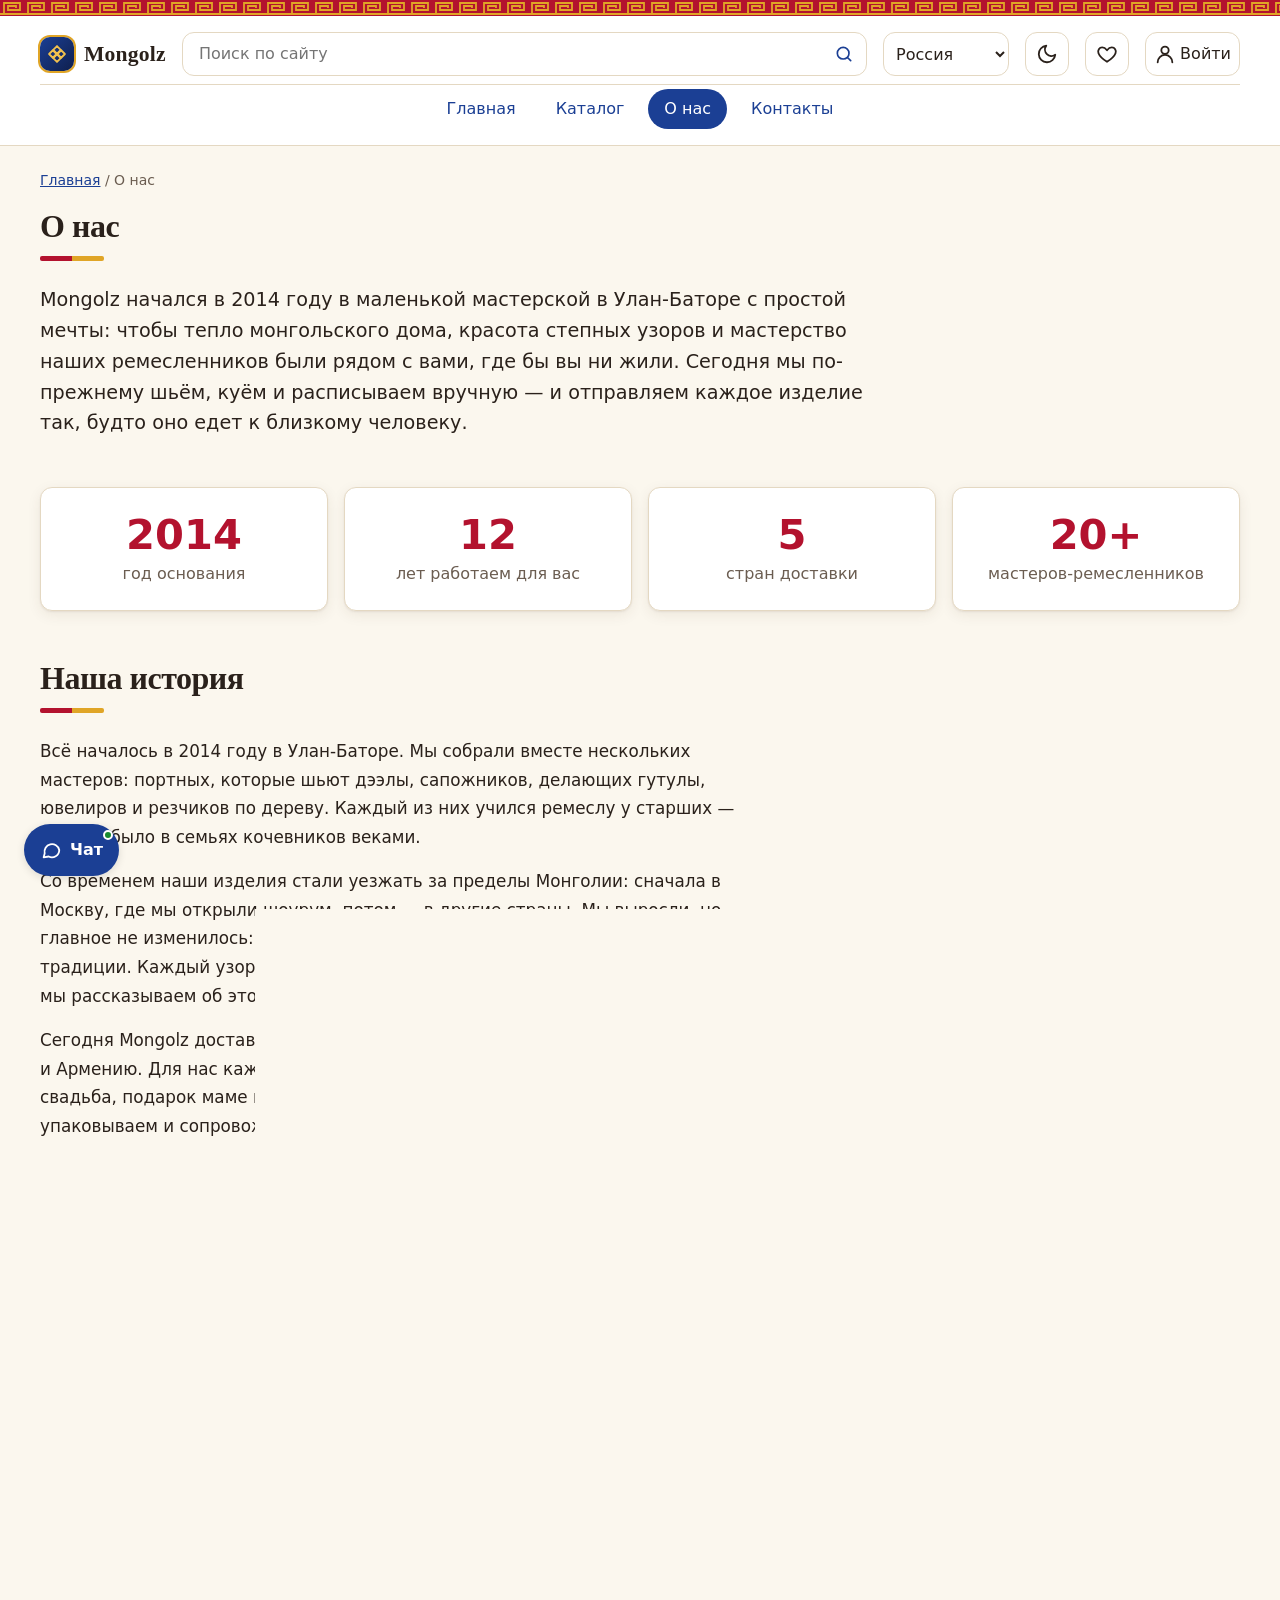
==== commit 0c49d040: "Added new features and updates" ====
--- a/about.html
+++ b/about.html
@@ -25,6 +25,7 @@
   <link rel="stylesheet" href="css/extra.css">
   <link rel="stylesheet" href="css/mongolz.css">
   <script src="js/products.js" defer></script>
+  <script src="js/utils.js" defer></script>
   <script src="js/features.js" defer></script>
   <script src="js/auth.js" defer></script>
   <script src="js/favorites.js" defer></script>
@@ -99,7 +100,7 @@
   <main id="main">
     <nav class="breadcrumbs" aria-label="Хлебные крошки">
       <a class="breadcrumbs__link" href="index.html">Главная</a>
-      <span class="breadcrumbs__current">О нас</span>
+      <span class="breadcrumbs__current" aria-current="page">О нас</span>
     </nav>
 
     <section class="section about-hero">
@@ -165,7 +166,7 @@
 
     <section class="section" aria-labelledby="about-countries">
       <h2 class="section__title" id="about-countries">Куда мы доставляем</h2>
-      <ul class="country-chips">
+      <ul class="country-chips" aria-label="Страны доставки">
         <li>Россия</li><li>Монголия</li><li>Беларусь</li><li>Казахстан</li><li>Армения</li>
       </ul>
       <p class="section__lead">Выберите свою страну в шапке сайта — мы покажем цены в вашей валюте и точные сроки доставки.</p>
--- a/css/mongolz.css
+++ b/css/mongolz.css
@@ -512,3 +512,70 @@
         top: 16px;
     }
 }
+
+/* Калькулятор на узких экранах: колонки и fieldset не должны быть шире экрана */
+.calc__layout > *,
+.calc__form,
+.calc__fieldset,
+.calc__field,
+.calc__row > * {
+    min-width: 0;
+}
+
+.calc__line dd {
+    white-space: normal;
+}
+
+.calc__option span {
+    min-width: 0;
+    overflow-wrap: anywhere;
+}
+
+/* Заметное кольцо фокуса у поля поиска (внутренний input обводку не рисует) */
+.site-search__field:focus-within {
+    outline: 3px solid var(--mn-gold);
+    outline-offset: 2px;
+}
+
+/* ===============================
+   Телефон (до 640px)
+   =============================== */
+@media (max-width: 639px) {
+    /* Контакты: сначала «Шоурум и пункт выдачи», затем телефон, e-mail, чат */
+    .contact-cards {
+        display: flex;
+        flex-direction: column;
+    }
+
+    .contact-card:nth-child(4) { order: 1; }
+    .contact-card:nth-child(1) { order: 2; }
+    .contact-card:nth-child(2) { order: 3; }
+    .contact-card:nth-child(3) { order: 4; }
+
+    /* Подвал: по центру, порядок — бренд, две колонки ссылок, «Мы на связи» */
+    .site-footer__inner {
+        padding-inline: var(--space-md);
+    }
+
+    .site-footer__grid {
+        grid-template-columns: repeat(2, minmax(0, 1fr));
+        width: 100%;
+        max-width: 340px;
+        margin-inline: auto;
+        gap: var(--space-lg) var(--space-md);
+    }
+
+    .site-footer__grid > :first-child,
+    .site-footer__grid > :last-child {
+        grid-column: 1 / -1;
+    }
+
+    .footer-brand__text {
+        max-width: none;
+    }
+
+    .site-footer__bottom,
+    .site-footer__bottom .site-footer__text {
+        text-align: center;
+    }
+}
